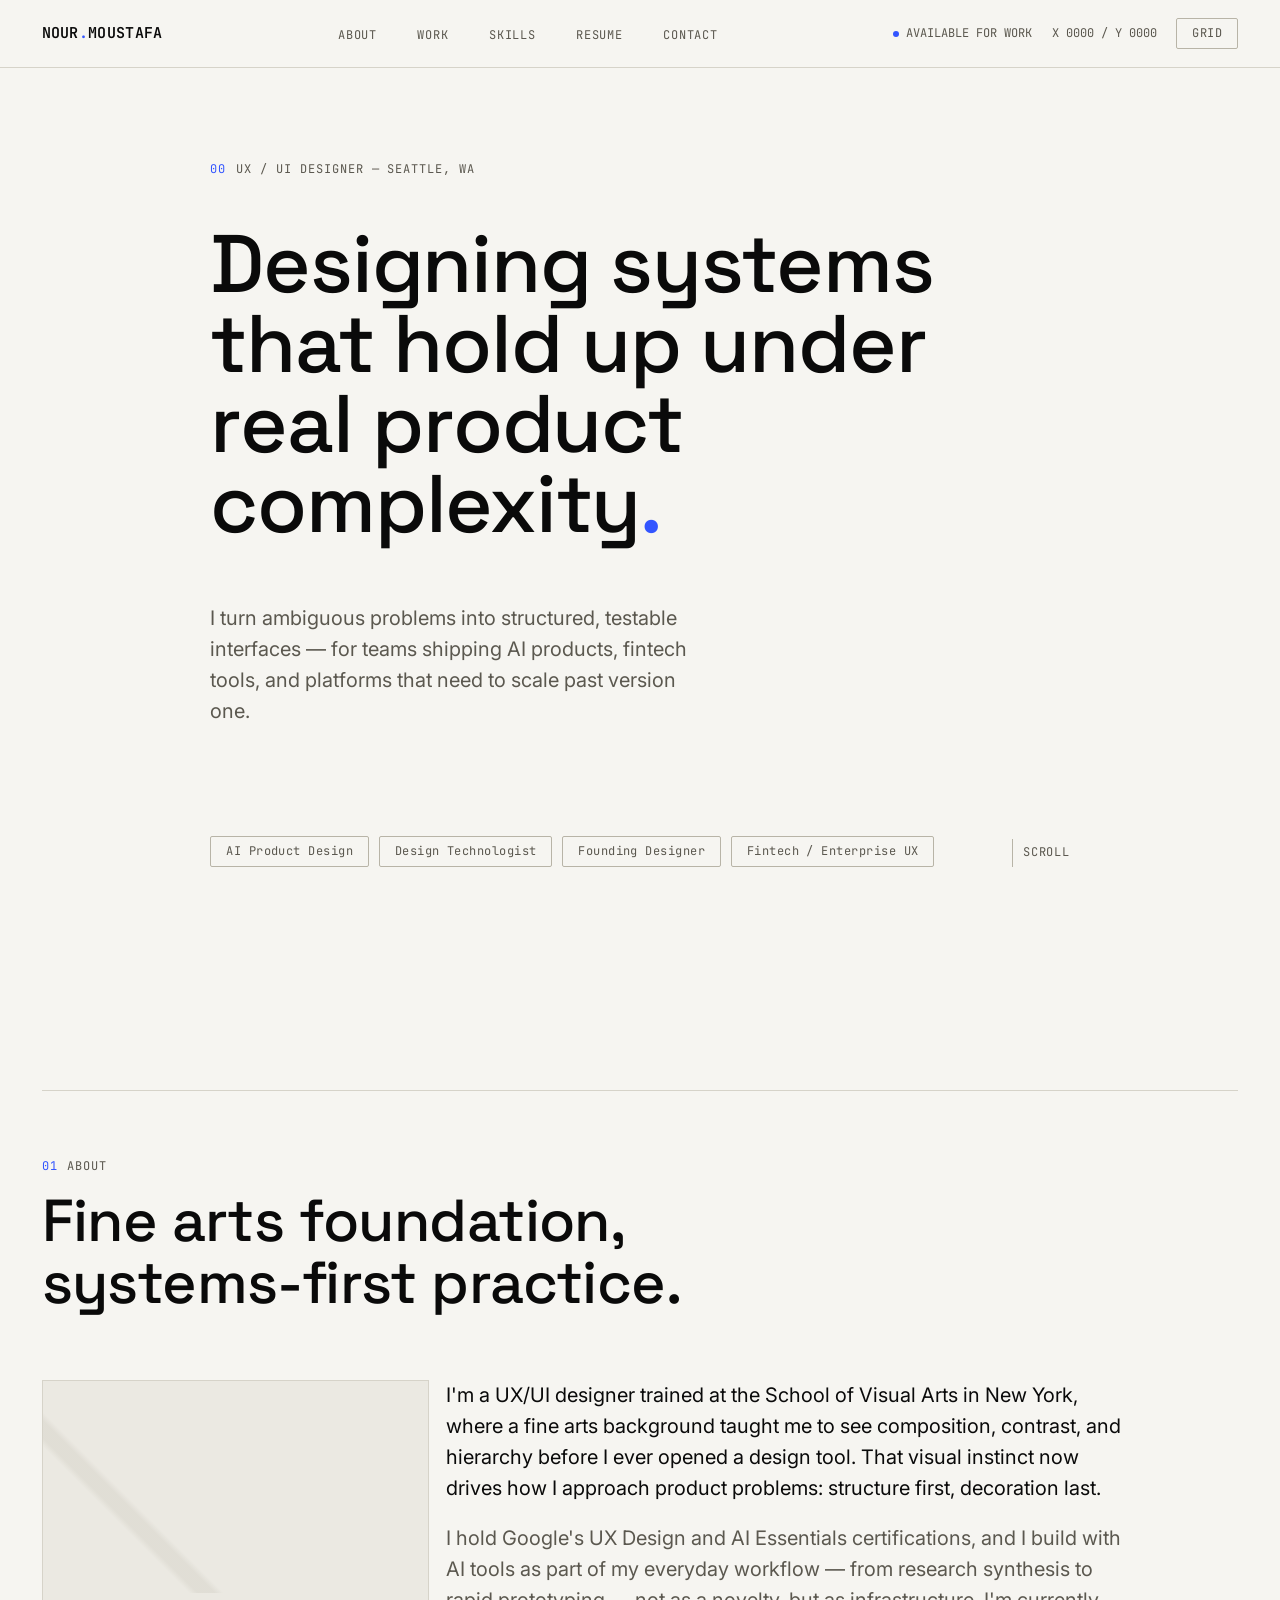
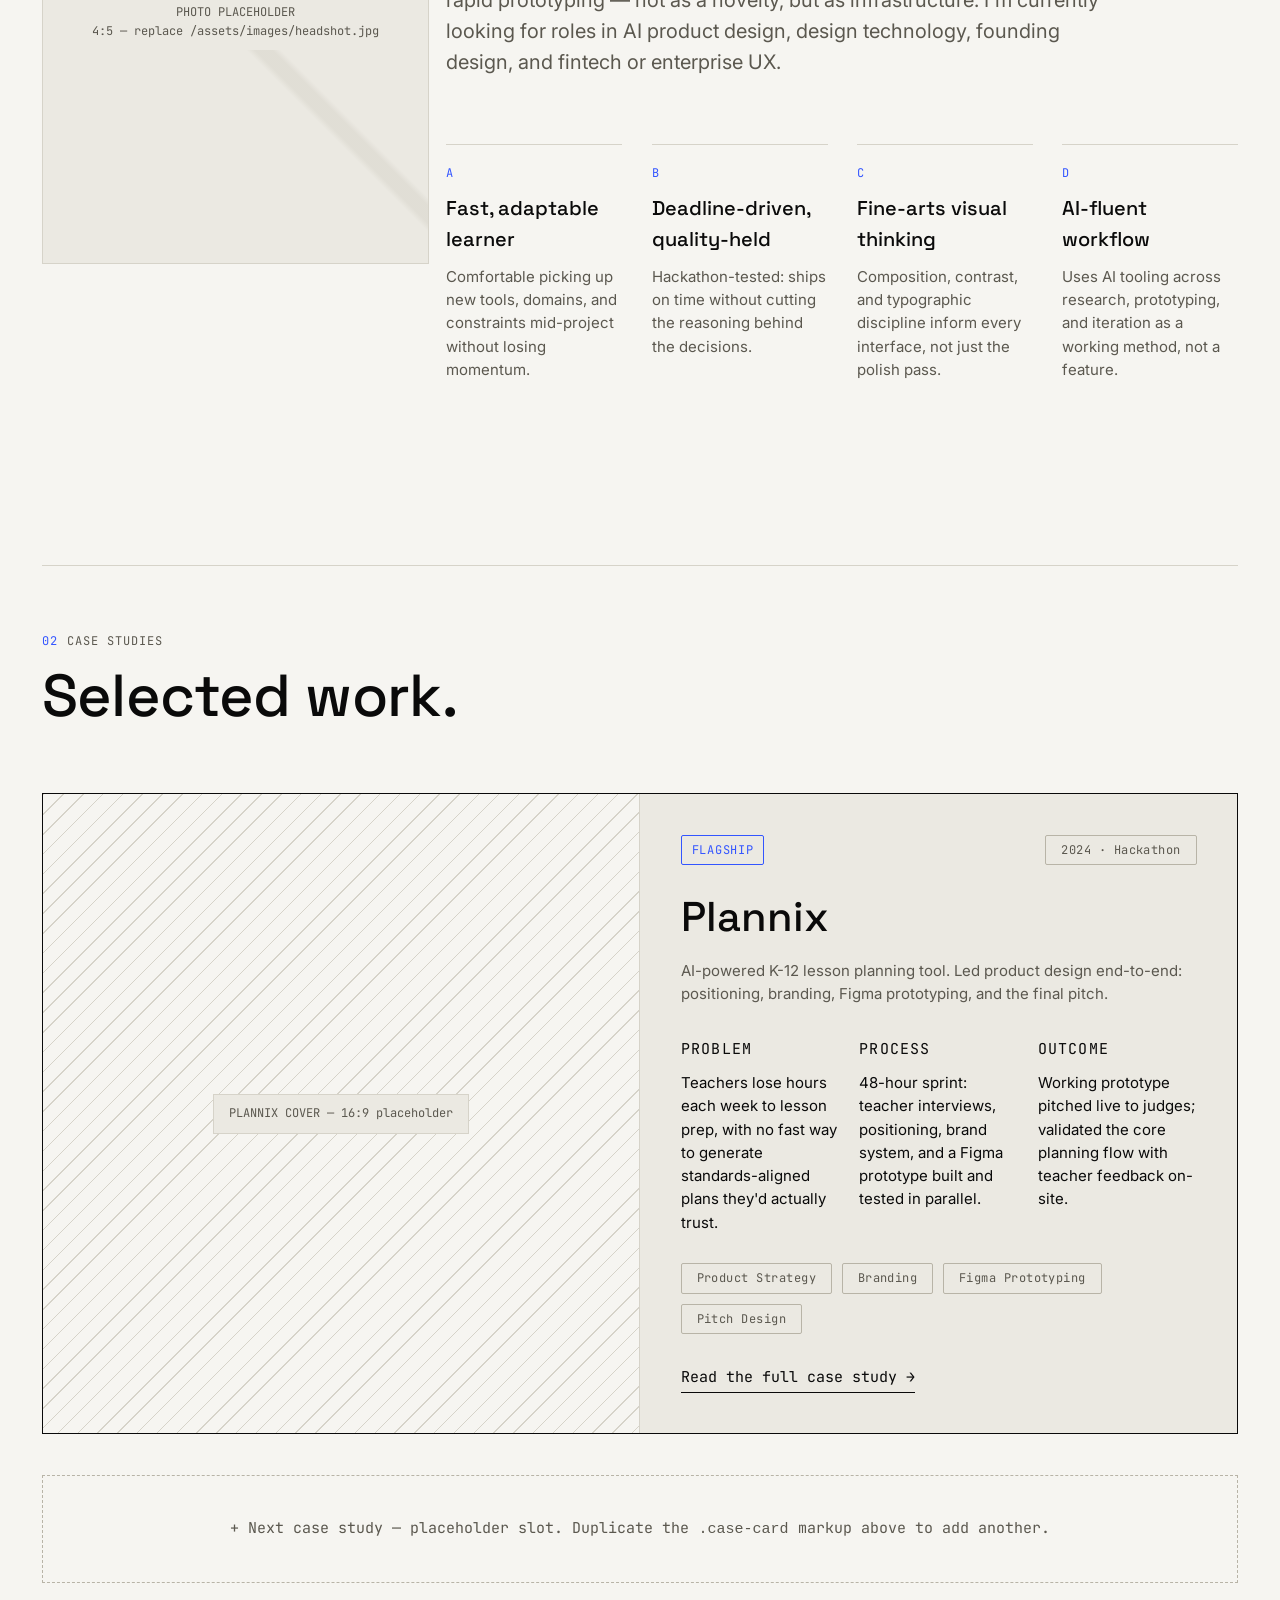
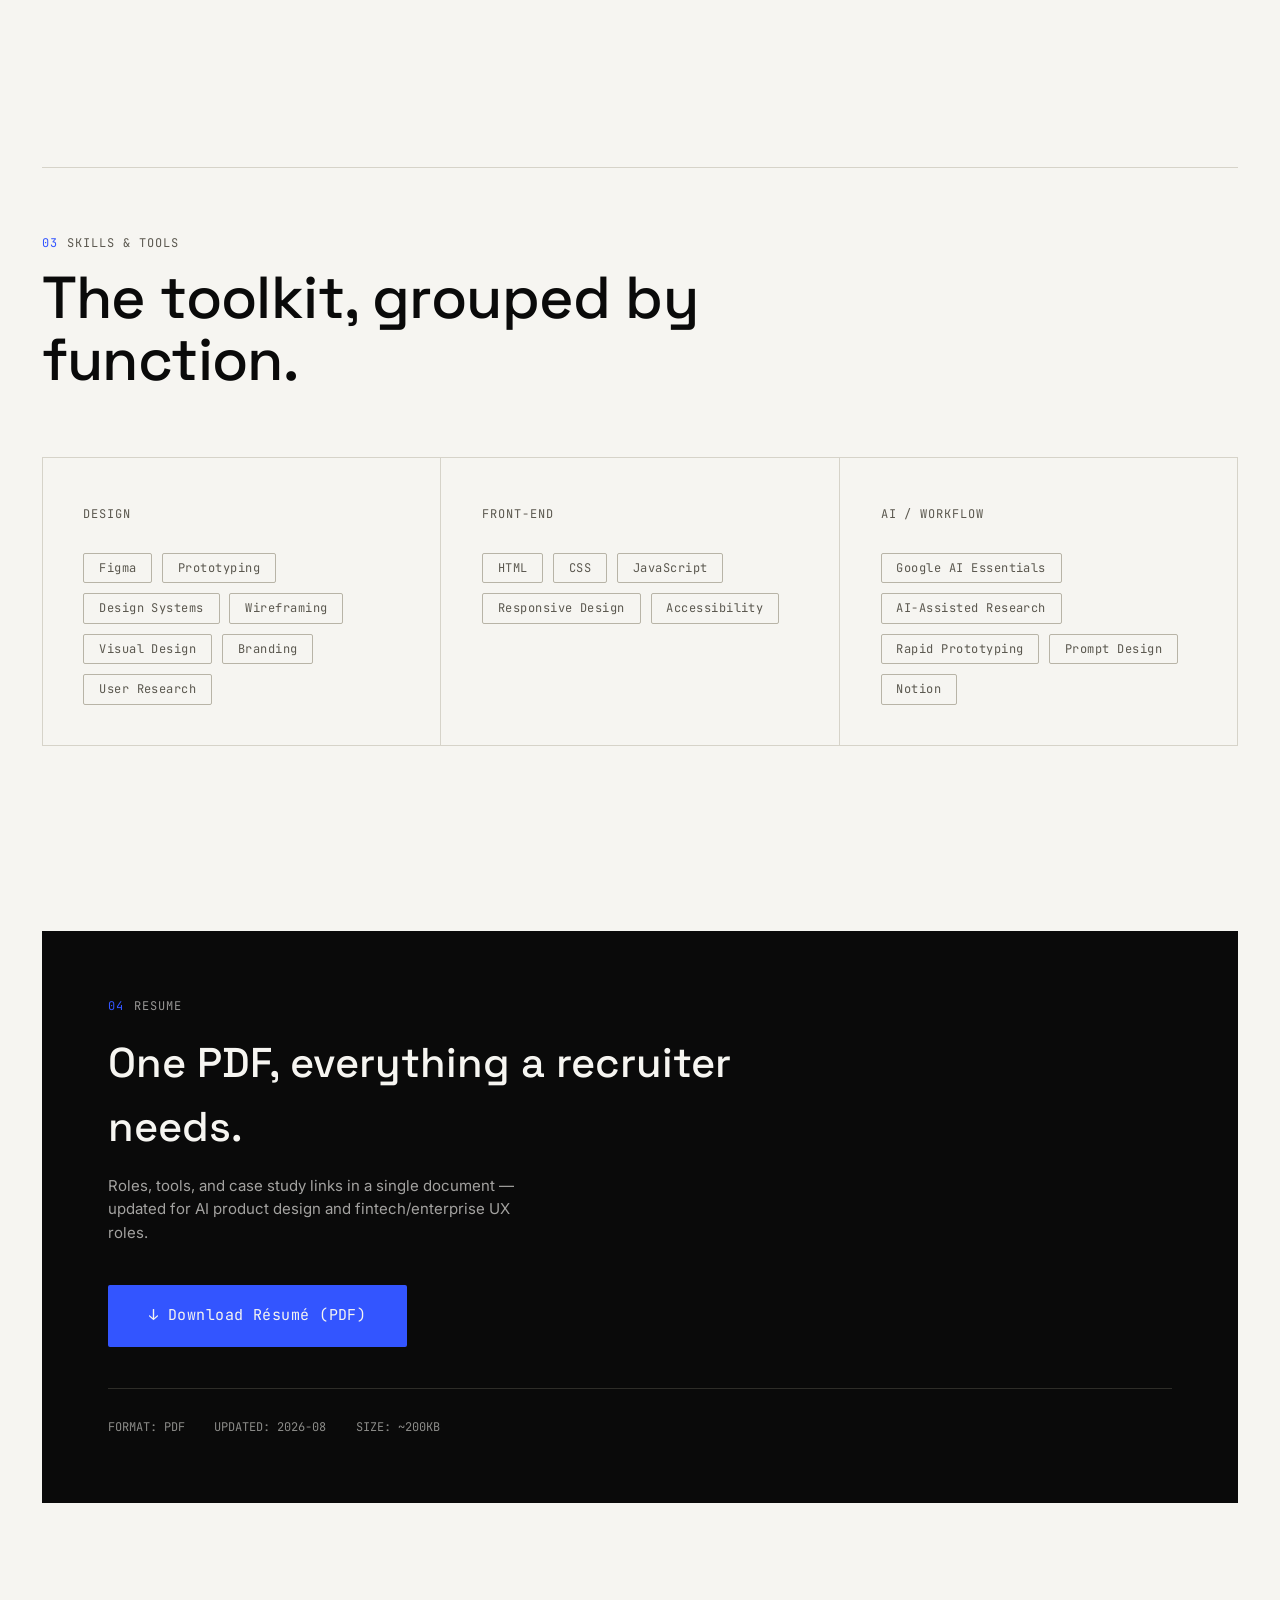
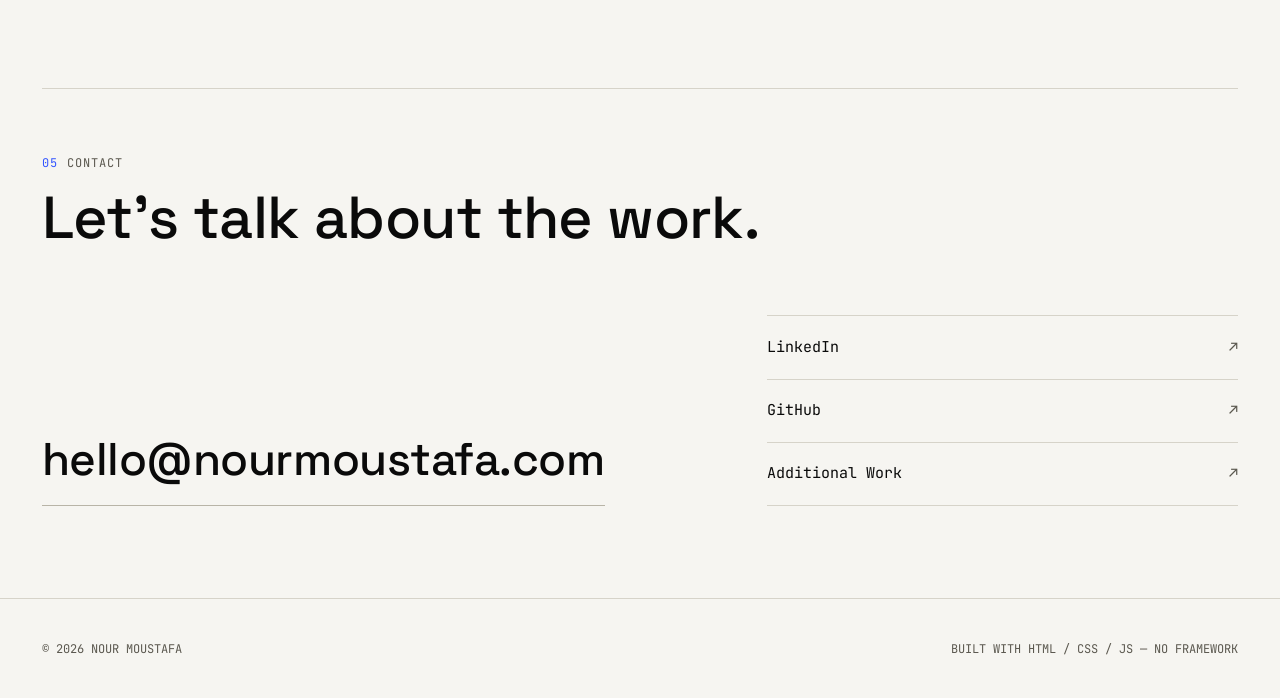
==== index.html @ 80676d67 "Initial commit: UX/UI designer portfolio site Static HTML/CSS/JS site with a systematic, design-toke" ====
<!DOCTYPE html>
<html lang="en">
<head>
  <meta charset="UTF-8" />
  <meta name="viewport" content="width=device-width, initial-scale=1.0" />
  <title>Nour Moustafa — UX/UI Designer</title>
  <meta name="description" content="UX/UI Designer with a fine arts background, building systematic, AI-fluent product experiences for enterprise, fintech, and AI-driven products." />

  <!-- ============================================================
       FONTS
       Space Grotesk (display), Inter (body), JetBrains Mono (labels/data).
       Swap for self-hosted files if you want a zero-network-request build.
       ============================================================ -->
  <link rel="preconnect" href="https://fonts.googleapis.com" />
  <link rel="preconnect" href="https://fonts.gstatic.com" crossorigin />
  <link href="https://fonts.googleapis.com/css2?family=Space+Grotesk:wght@500;600&family=Inter:wght@400;500;600&family=JetBrains+Mono:wght@400;500;600&display=swap" rel="stylesheet" />

  <link rel="stylesheet" href="styles.css" />
</head>
<body>
  <a href="#main" class="skip-link">Skip to content</a>

  <!-- Signature device: faint 12-col blueprint grid, toggled via header button -->
  <div class="grid-overlay" id="gridOverlay" aria-hidden="true">
    <div class="grid-12">
      <div class="col"></div><div class="col"></div><div class="col"></div><div class="col"></div>
      <div class="col"></div><div class="col"></div><div class="col"></div><div class="col"></div>
      <div class="col"></div><div class="col"></div><div class="col"></div><div class="col"></div>
    </div>
  </div>

  <header class="site-header">
    <div class="container">
      <a href="#top" class="logo">NOUR<span class="dot">.</span>MOUSTAFA</a>

      <nav class="nav-desktop" aria-label="Primary">
        <ul>
          <li><a href="#about">About</a></li>
          <li><a href="#work">Work</a></li>
          <li><a href="#skills">Skills</a></li>
          <li><a href="#resume">Resume</a></li>
          <li><a href="#contact">Contact</a></li>
        </ul>
      </nav>

      <div class="header-meta">
        <span><span class="status-dot" aria-hidden="true"></span> AVAILABLE FOR WORK</span>
        <span id="coordReadout" aria-hidden="true">X 0000 / Y 0000</span>
        <button type="button" class="grid-toggle" id="gridToggle" aria-pressed="false">
          GRID <span class="visually-hidden">overlay</span>
        </button>
      </div>

      <button type="button" class="nav-toggle" id="navToggle" aria-expanded="false" aria-controls="navMobile" aria-label="Open menu">
        <span></span><span></span><span></span>
      </button>
    </div>

  </header>

  <!-- Deliberately a sibling of <header>, not nested inside it: the header's
       backdrop-filter creates a containing block for position:fixed descendants,
       which would shrink this panel to the header's own box instead of the viewport. -->
  <nav class="nav-mobile" id="navMobile" aria-label="Mobile">
    <div class="container">
      <ul>
        <li><a href="#about"><span class="mono">01</span> About</a></li>
        <li><a href="#work"><span class="mono">02</span> Work</a></li>
        <li><a href="#skills"><span class="mono">03</span> Skills</a></li>
        <li><a href="#resume"><span class="mono">04</span> Resume</a></li>
        <li><a href="#contact"><span class="mono">05</span> Contact</a></li>
      </ul>
    </div>
  </nav>

  <main id="main">
    <!-- ============================================================
         HERO
         ============================================================ -->
    <section class="hero" id="top">
      <div class="container grid-12">
        <div class="hero-inner grid-12">
          <p class="eyebrow hero-eyebrow"><span class="idx">00</span> UX / UI DESIGNER — SEATTLE, WA</p>

          <h1 class="hero-title">
            Designing systems that hold up under real product complexity<span class="accent">.</span>
          </h1>

          <p class="hero-sub">
            <!-- EDIT: one-line value proposition — keep it concrete, not a slogan -->
            I turn ambiguous problems into structured, testable interfaces — for teams shipping AI products, fintech tools, and platforms that need to scale past version one.
          </p>

          <div class="hero-foot grid-12">
            <div class="hero-tags">
              <span class="tag">AI Product Design</span>
              <span class="tag">Design Technologist</span>
              <span class="tag">Founding Designer</span>
              <span class="tag">Fintech / Enterprise UX</span>
            </div>

            <a href="#about" class="scroll-cue">
              <span class="line" aria-hidden="true"></span>
              Scroll
            </a>
          </div>
        </div>
      </div>
    </section>

    <!-- ============================================================
         ABOUT
         ============================================================ -->
    <section class="section-pad" id="about">
      <div class="container">
        <hr class="section-rule" />
      </div>
      <div class="container grid-12" style="margin-top: var(--space-7);">
        <div class="section-head reveal">
          <p class="eyebrow"><span class="idx">01</span> ABOUT</p>
          <h2 class="section-title">Fine arts foundation, systems-first practice.</h2>
        </div>
      </div>

      <div class="container grid-12">
        <!-- EDIT: replace with a real headshot. Keep the 4:5 ratio for layout. -->
        <figure class="about-photo reveal">
          <span>PHOTO PLACEHOLDER<br />4:5 — replace /assets/images/headshot.jpg</span>
        </figure>

        <div class="about-body reveal">
          <p class="about-bio">
            <!-- EDIT: real bio, ~2 short paragraphs -->
            I'm a UX/UI designer trained at the School of Visual Arts in New York, where a fine arts background taught me to see composition, contrast, and hierarchy before I ever opened a design tool. That visual instinct now drives how I approach product problems: structure first, decoration last.
          </p>
          <p class="about-bio">
            I hold Google's UX Design and AI Essentials certifications, and I build with AI tools as part of my everyday workflow — from research synthesis to rapid prototyping — not as a novelty, but as infrastructure. I'm currently looking for roles in AI product design, design technology, founding design, and fintech or enterprise UX.
          </p>

          <div class="strengths">
            <div class="strength">
              <span class="idx mono">A</span>
              <h3>Fast, adaptable learner</h3>
              <p>Comfortable picking up new tools, domains, and constraints mid-project without losing momentum.</p>
            </div>
            <div class="strength">
              <span class="idx mono">B</span>
              <h3>Deadline-driven, quality-held</h3>
              <p>Hackathon-tested: ships on time without cutting the reasoning behind the decisions.</p>
            </div>
            <div class="strength">
              <span class="idx mono">C</span>
              <h3>Fine-arts visual thinking</h3>
              <p>Composition, contrast, and typographic discipline inform every interface, not just the polish pass.</p>
            </div>
            <div class="strength">
              <span class="idx mono">D</span>
              <h3>AI-fluent workflow</h3>
              <p>Uses AI tooling across research, prototyping, and iteration as a working method, not a feature.</p>
            </div>
          </div>
        </div>
      </div>
    </section>

    <!-- ============================================================
         CASE STUDIES
         ============================================================ -->
    <section class="section-pad" id="work">
      <div class="container">
        <hr class="section-rule" />
      </div>
      <div class="container grid-12" style="margin-top: var(--space-7);">
        <div class="section-head reveal">
          <p class="eyebrow"><span class="idx">02</span> CASE STUDIES</p>
          <h2 class="section-title">Selected work.</h2>
        </div>
      </div>

      <div class="container grid-12">
        <div class="case-list">
          <!-- Flagship case study — Plannix -->
          <article class="case-card is-flagship reveal">
            <div class="case-media">
              <!-- EDIT: replace with real Plannix screenshot/cover image -->
              <span class="mono">PLANNIX COVER — 16:9 placeholder</span>
            </div>
            <div class="case-body">
              <div class="case-top">
                <span class="case-flag">FLAGSHIP</span>
                <span class="tag mono">2024 · Hackathon</span>
              </div>
              <h3 class="case-title">Plannix</h3>
              <p class="case-role">AI-powered K-12 lesson planning tool. Led product design end-to-end: positioning, branding, Figma prototyping, and the final pitch.</p>

              <div class="case-ppo">
                <div class="ppo-item">
                  <p class="eyebrow">Problem</p>
                  <!-- EDIT: real problem statement -->
                  <p>Teachers lose hours each week to lesson prep, with no fast way to generate standards-aligned plans they'd actually trust.</p>
                </div>
                <div class="ppo-item">
                  <p class="eyebrow">Process</p>
                  <!-- EDIT: real process summary -->
                  <p>48-hour sprint: teacher interviews, positioning, brand system, and a Figma prototype built and tested in parallel.</p>
                </div>
                <div class="ppo-item">
                  <p class="eyebrow">Outcome</p>
                  <!-- EDIT: real outcome / result -->
                  <p>Working prototype pitched live to judges; validated the core planning flow with teacher feedback on-site.</p>
                </div>
              </div>

              <div class="case-tags">
                <span class="tag">Product Strategy</span>
                <span class="tag">Branding</span>
                <span class="tag">Figma Prototyping</span>
                <span class="tag">Pitch Design</span>
              </div>

              <a href="case-studies/plannix.html" class="case-link">Read the full case study →</a>
            </div>
          </article>

          <!-- Template for additional case studies — duplicate the .case-card block above -->
          <div class="case-more reveal">
            + Next case study — placeholder slot. Duplicate the <code>.case-card</code> markup above to add another.
          </div>
        </div>
      </div>
    </section>

    <!-- ============================================================
         SKILLS
         ============================================================ -->
    <section class="section-pad" id="skills">
      <div class="container">
        <hr class="section-rule" />
      </div>
      <div class="container grid-12" style="margin-top: var(--space-7);">
        <div class="section-head reveal">
          <p class="eyebrow"><span class="idx">03</span> SKILLS &amp; TOOLS</p>
          <h2 class="section-title">The toolkit, grouped by function.</h2>
        </div>
      </div>

      <div class="container grid-12">
        <div class="skills-grid reveal">
          <div class="skill-group">
            <p class="eyebrow">Design</p>
            <ul class="skill-tags">
              <li class="tag">Figma</li>
              <li class="tag">Prototyping</li>
              <li class="tag">Design Systems</li>
              <li class="tag">Wireframing</li>
              <li class="tag">Visual Design</li>
              <li class="tag">Branding</li>
              <li class="tag">User Research</li>
            </ul>
          </div>
          <div class="skill-group">
            <p class="eyebrow">Front-End</p>
            <ul class="skill-tags">
              <li class="tag">HTML</li>
              <li class="tag">CSS</li>
              <li class="tag">JavaScript</li>
              <li class="tag">Responsive Design</li>
              <li class="tag">Accessibility</li>
            </ul>
          </div>
          <div class="skill-group">
            <p class="eyebrow">AI / Workflow</p>
            <ul class="skill-tags">
              <li class="tag">Google AI Essentials</li>
              <li class="tag">AI-Assisted Research</li>
              <li class="tag">Rapid Prototyping</li>
              <li class="tag">Prompt Design</li>
              <li class="tag">Notion</li>
            </ul>
          </div>
        </div>
      </div>
    </section>

    <!-- ============================================================
         RESUME
         ============================================================ -->
    <section class="section-pad" id="resume">
      <div class="container grid-12">
        <div class="resume-panel reveal">
          <div class="resume-top">
            <p class="eyebrow"><span class="idx">04</span> RESUME</p>
            <h2 class="resume-title">One PDF, everything a recruiter needs.</h2>
            <p class="resume-sub">Roles, tools, and case study links in a single document — updated for AI product design and fintech/enterprise UX roles.</p>
          </div>

          <!-- EDIT: replace href with the real resume file path -->
          <a href="assets/resume/nour-moustafa-resume.pdf" class="btn btn-primary" download>
            ↓ Download Résumé (PDF)
          </a>

          <div class="resume-meta">
            <span>FORMAT: PDF</span>
            <span>UPDATED: 2026-08</span>
            <span>SIZE: ~200KB</span>
          </div>
        </div>
      </div>
    </section>

    <!-- ============================================================
         CONTACT
         ============================================================ -->
    <section class="section-pad" id="contact">
      <div class="container">
        <hr class="section-rule" />
      </div>
      <div class="container grid-12" style="margin-top: var(--space-7);">
        <div class="section-head reveal">
          <p class="eyebrow"><span class="idx">05</span> CONTACT</p>
          <h2 class="section-title">Let's talk about the work.</h2>
        </div>
      </div>

      <div class="container grid-12">
        <div class="contact-grid reveal">
          <div>
            <!-- EDIT: real email address -->
            <a href="mailto:hello@nourmoustafa.com" class="contact-email">hello@nourmoustafa.com</a>
          </div>

          <nav class="contact-social" aria-label="Social links">
            <!-- EDIT: real links -->
            <a href="https://linkedin.com/in/your-handle" target="_blank" rel="noopener noreferrer">
              LinkedIn <span class="arrow">↗</span>
            </a>
            <a href="https://github.com/your-handle" target="_blank" rel="noopener noreferrer">
              GitHub <span class="arrow">↗</span>
            </a>
            <a href="https://your-portfolio-link.com" target="_blank" rel="noopener noreferrer">
              Additional Work <span class="arrow">↗</span>
            </a>
          </nav>
        </div>
      </div>
    </section>
  </main>

  <footer class="site-footer">
    <div class="container grid-12">
      <div class="footer-row">
        <span>© <span id="year">2026</span> NOUR MOUSTAFA</span>
        <span>BUILT WITH HTML / CSS / JS — NO FRAMEWORK</span>
      </div>
    </div>
  </footer>

  <script src="script.js"></script>
</body>
</html>
---- styles.css ----
/* ==========================================================================
   DESIGN TOKENS
   Single source of truth for the visual system. Edit values here to
   re-theme the entire site — nothing below this block should hardcode
   a raw color, size, or spacing value.
   ========================================================================== */
:root {
  /* ---- color: neutral base ---- */
  --c-ink: #0a0a0a;           /* primary text / near-black */
  --c-ink-soft: #5b584f;      /* secondary text, warm gray */
  --c-paper: #f6f5f1;         /* page background, off-white */
  --c-surface: #ebe9e2;       /* card / panel background */
  --c-line: #d6d3c9;          /* hairline borders, grid lines */
  --c-line-strong: #b8b4a7;   /* emphasized borders */

  /* ---- color: inverse (dark sections) ---- */
  --c-ink-inv: #f6f5f1;
  --c-paper-inv: #0a0a0a;
  --c-surface-inv: #171714;
  --c-line-inv: #2e2d28;

  /* ---- color: accent (one precise, cold color — used sparingly) ---- */
  --c-accent: #3355ff;
  --c-accent-ink: #f6f5f1;
  --c-accent-dim: #2540c9;

  /* ---- type families ---- */
  --font-display: 'Space Grotesk', 'Arial Narrow', Helvetica, Arial, sans-serif;
  --font-body: 'Inter', -apple-system, BlinkMacSystemFont, 'Segoe UI', Helvetica, Arial, sans-serif;
  --font-mono: 'JetBrains Mono', 'SF Mono', 'Courier New', Courier, monospace;

  /* ---- type scale (fluid, clamp-based) ---- */
  --text-xs: clamp(0.6875rem, 0.66rem + 0.15vw, 0.75rem);
  --text-sm: clamp(0.8125rem, 0.78rem + 0.2vw, 0.9375rem);
  --text-base: clamp(0.9375rem, 0.9rem + 0.2vw, 1.0625rem);
  --text-md: clamp(1.0625rem, 1rem + 0.35vw, 1.25rem);
  --text-lg: clamp(1.25rem, 1.1rem + 0.7vw, 1.75rem);
  --text-xl: clamp(1.75rem, 1.4rem + 1.5vw, 2.75rem);
  --text-2xl: clamp(2.25rem, 1.7rem + 2.5vw, 4rem);
  --text-3xl: clamp(2.75rem, 1.9rem + 4vw, 5.5rem);

  /* ---- spacing scale (fluid) ---- */
  --space-1: clamp(0.25rem, 0.23rem + 0.1vw, 0.3125rem);
  --space-2: clamp(0.5rem, 0.46rem + 0.2vw, 0.625rem);
  --space-3: clamp(0.75rem, 0.68rem + 0.3vw, 0.9375rem);
  --space-4: clamp(1rem, 0.9rem + 0.4vw, 1.25rem);
  --space-5: clamp(1.5rem, 1.35rem + 0.6vw, 1.875rem);
  --space-6: clamp(2rem, 1.75rem + 1vw, 2.75rem);
  --space-7: clamp(3rem, 2.5rem + 2vw, 4.5rem);
  --space-8: clamp(4rem, 3.2rem + 3.2vw, 6.5rem);
  --space-9: clamp(5.5rem, 4.2rem + 5vw, 9rem);

  /* ---- layout ---- */
  --container-max: 1360px;
  --container-pad: clamp(1.25rem, 1rem + 2vw, 3rem);
  --grid-cols: 12;
  --grid-gap: clamp(0.75rem, 0.6rem + 0.6vw, 1.5rem);
  --hairline: 1px;
  --radius: 2px;

  /* ---- motion ---- */
  --ease: cubic-bezier(0.4, 0, 0.2, 1);
  --dur-fast: 150ms;
  --dur-base: 300ms;
  --dur-slow: 600ms;
}

/* ==========================================================================
   RESET
   ========================================================================== */
*,
*::before,
*::after { box-sizing: border-box; }

html {
  -webkit-text-size-adjust: 100%;
  scroll-behavior: smooth;
}

@media (prefers-reduced-motion: reduce) {
  html { scroll-behavior: auto; }
  *, *::before, *::after {
    animation-duration: 0.01ms !important;
    animation-iteration-count: 1 !important;
    transition-duration: 0.01ms !important;
    scroll-behavior: auto !important;
  }
}

body {
  margin: 0;
  background: var(--c-paper);
  color: var(--c-ink);
  font-family: var(--font-body);
  font-size: var(--text-base);
  line-height: 1.55;
  -webkit-font-smoothing: antialiased;
}

h1, h2, h3, h4, p, figure { margin: 0; }

ul { margin: 0; padding: 0; list-style: none; }

img { max-width: 100%; display: block; }

a { color: inherit; text-decoration: none; }

button { font: inherit; color: inherit; background: none; border: 0; cursor: pointer; }

/* Visible focus states everywhere — accessibility requirement, not optional. */
a:focus-visible,
button:focus-visible,
input:focus-visible,
[tabindex]:focus-visible {
  outline: 2px solid var(--c-accent);
  outline-offset: 3px;
  border-radius: var(--radius);
}

.visually-hidden {
  position: absolute;
  width: 1px; height: 1px;
  padding: 0; margin: -1px;
  overflow: hidden;
  clip: rect(0, 0, 0, 0);
  white-space: nowrap;
  border: 0;
}

.skip-link {
  position: fixed;
  top: -100%;
  left: var(--space-4);
  z-index: 1000;
  background: var(--c-ink);
  color: var(--c-paper);
  padding: var(--space-3) var(--space-4);
  font-family: var(--font-mono);
  font-size: var(--text-sm);
  transition: top var(--dur-fast) var(--ease);
}
.skip-link:focus { top: var(--space-4); }

/* ==========================================================================
   UTILITY: TYPE
   ========================================================================== */
.eyebrow {
  font-family: var(--font-mono);
  font-size: var(--text-xs);
  letter-spacing: 0.08em;
  text-transform: uppercase;
  color: var(--c-ink-soft);
  display: inline-flex;
  align-items: center;
  gap: var(--space-2);
}

.eyebrow .idx { color: var(--c-accent); }

.mono { font-family: var(--font-mono); }

/* ==========================================================================
   LAYOUT PRIMITIVES
   ========================================================================== */
.container {
  max-width: var(--container-max);
  margin-inline: auto;
  padding-inline: var(--container-pad);
  position: relative;
}

.grid-12 {
  display: grid;
  grid-template-columns: repeat(var(--grid-cols), 1fr);
  gap: var(--grid-gap);
}

/* Structural blueprint grid overlay — the site's signature device.
   Purely decorative/systems-signalling; toggled via the "GRID" button in the header. */
.grid-overlay {
  position: fixed;
  inset: 0;
  z-index: 2;
  pointer-events: none;
  max-width: var(--container-max);
  margin-inline: auto;
  padding-inline: var(--container-pad);
  opacity: 0;
  transition: opacity var(--dur-base) var(--ease);
}
.grid-overlay.is-visible { opacity: 1; }
.grid-overlay .grid-12 { height: 100%; }
.grid-overlay .col {
  border-inline: var(--hairline) dashed color-mix(in srgb, var(--c-accent) 35%, transparent);
  height: 100%;
}

/* ==========================================================================
   SITE HEADER / NAV
   ========================================================================== */
.site-header {
  position: sticky;
  top: 0;
  z-index: 100;
  background: color-mix(in srgb, var(--c-paper) 88%, transparent);
  backdrop-filter: blur(8px);
  border-bottom: var(--hairline) solid var(--c-line);
}

.site-header .container {
  display: flex;
  align-items: center;
  justify-content: space-between;
  gap: var(--space-4);
  height: clamp(3.5rem, 3.2rem + 1.2vw, 4.5rem);
}

.logo {
  font-family: var(--font-mono);
  font-size: var(--text-sm);
  font-weight: 600;
  letter-spacing: 0.02em;
  white-space: nowrap;
}
.logo .dot { color: var(--c-accent); }

.nav-desktop {
  display: none;
}

.nav-desktop ul {
  display: flex;
  gap: var(--space-6);
}

.nav-desktop a {
  font-family: var(--font-mono);
  font-size: var(--text-xs);
  letter-spacing: 0.06em;
  text-transform: uppercase;
  color: var(--c-ink-soft);
  padding: var(--space-2) 0;
  position: relative;
  transition: color var(--dur-fast) var(--ease);
}
.nav-desktop a:hover,
.nav-desktop a:focus-visible { color: var(--c-ink); }
.nav-desktop a::after {
  content: '';
  position: absolute;
  left: 0; right: 100%;
  bottom: -1px;
  height: 2px;
  background: var(--c-accent);
  transition: right var(--dur-base) var(--ease);
}
.nav-desktop a:hover::after,
.nav-desktop a:focus-visible::after { right: 0; }

.header-meta {
  display: none;
  align-items: center;
  gap: var(--space-4);
  font-family: var(--font-mono);
  font-size: var(--text-xs);
  color: var(--c-ink-soft);
  white-space: nowrap;
}

.status-dot {
  width: 6px; height: 6px;
  border-radius: 50%;
  background: var(--c-accent);
  display: inline-block;
  animation: pulse 2.4s var(--ease) infinite;
}
@media (prefers-reduced-motion: reduce) { .status-dot { animation: none; } }

@keyframes pulse {
  0%, 100% { opacity: 1; }
  50% { opacity: 0.35; }
}

.grid-toggle {
  font-family: var(--font-mono);
  font-size: var(--text-xs);
  letter-spacing: 0.06em;
  border: var(--hairline) solid var(--c-line-strong);
  padding: var(--space-1) var(--space-3);
  border-radius: var(--radius);
  color: var(--c-ink-soft);
  transition: all var(--dur-fast) var(--ease);
}
.grid-toggle:hover { border-color: var(--c-accent); color: var(--c-ink); }
.grid-toggle[aria-pressed="true"] {
  background: var(--c-ink);
  color: var(--c-paper);
  border-color: var(--c-ink);
}

.nav-toggle {
  display: flex;
  flex-direction: column;
  justify-content: center;
  gap: 5px;
  width: 2.25rem;
  height: 2.25rem;
  padding: var(--space-2);
  border: var(--hairline) solid var(--c-line-strong);
  border-radius: var(--radius);
}
.nav-toggle span {
  display: block;
  width: 100%;
  height: 1.5px;
  background: var(--c-ink);
  transition: transform var(--dur-base) var(--ease), opacity var(--dur-base) var(--ease);
}
.nav-toggle[aria-expanded="true"] span:nth-child(1) { transform: translateY(6.5px) rotate(45deg); }
.nav-toggle[aria-expanded="true"] span:nth-child(2) { opacity: 0; }
.nav-toggle[aria-expanded="true"] span:nth-child(3) { transform: translateY(-6.5px) rotate(-45deg); }

.nav-mobile {
  position: fixed;
  inset: 0;
  top: clamp(3.5rem, 3.2rem + 1.2vw, 4.5rem);
  z-index: 99;
  background: var(--c-paper);
  border-top: var(--hairline) solid var(--c-line);
  padding: var(--space-6) var(--container-pad);
  transform: translateY(-8px);
  opacity: 0;
  pointer-events: none;
  transition: opacity var(--dur-base) var(--ease), transform var(--dur-base) var(--ease);
}
.nav-mobile.is-open {
  opacity: 1;
  transform: translateY(0);
  pointer-events: auto;
}
.nav-mobile ul { display: flex; flex-direction: column; gap: var(--space-1); }
.nav-mobile a {
  display: flex;
  align-items: baseline;
  gap: var(--space-3);
  font-family: var(--font-display);
  font-size: var(--text-lg);
  padding: var(--space-4) 0;
  border-bottom: var(--hairline) solid var(--c-line);
}
.nav-mobile a .mono { font-size: var(--text-xs); color: var(--c-accent); }

@media (min-width: 768px) {
  .nav-toggle, .nav-mobile { display: none; }
  .nav-desktop { display: block; }
  .header-meta { display: flex; }
}

/* ==========================================================================
   SECTION SCAFFOLDING
   ========================================================================== */
section { position: relative; }

.section-pad { padding-block: var(--space-8); }

.section-head {
  grid-column: 1 / -1;
  display: flex;
  flex-direction: column;
  gap: var(--space-3);
  margin-bottom: var(--space-7);
  max-width: 46rem;
}

.section-title {
  font-family: var(--font-display);
  font-size: var(--text-2xl);
  font-weight: 500;
  line-height: 1.05;
  letter-spacing: -0.01em;
}

.section-rule {
  border: 0;
  border-top: var(--hairline) solid var(--c-line);
  margin: 0;
}

/* reveal-on-scroll */
.reveal {
  opacity: 0;
  transform: translateY(18px);
  transition: opacity var(--dur-slow) var(--ease), transform var(--dur-slow) var(--ease);
}
.reveal.is-visible { opacity: 1; transform: translateY(0); }
@media (prefers-reduced-motion: reduce) {
  .reveal { opacity: 1; transform: none; }
}

/* ==========================================================================
   HERO
   ========================================================================== */
.hero {
  padding-block: var(--space-8) var(--space-9);
  min-height: min(88svh, 780px);
  display: flex;
  align-items: center;
}

.hero-inner { grid-column: 1 / -1; }

.hero-eyebrow { grid-column: 1 / -1; margin-bottom: var(--space-5); }

.hero-title {
  grid-column: 1 / -1;
  font-family: var(--font-display);
  font-weight: 500;
  font-size: var(--text-3xl);
  line-height: 0.98;
  letter-spacing: -0.015em;
  max-width: 16ch;
}

.hero-title .accent { color: var(--c-accent); }

.hero-sub {
  margin-top: var(--space-6);
  font-size: var(--text-md);
  color: var(--c-ink-soft);
  max-width: 38ch;
  grid-column: 1 / -1;
}

@media (min-width: 768px) {
  .hero-sub { grid-column: 1 / span 7; }
}

.hero-foot {
  margin-top: var(--space-8);
  display: flex;
  flex-wrap: wrap;
  align-items: flex-end;
  justify-content: space-between;
  gap: var(--space-5);
  grid-column: 1 / -1;
}

.hero-tags {
  display: flex;
  flex-wrap: wrap;
  gap: var(--space-2);
}

.scroll-cue {
  display: inline-flex;
  align-items: center;
  gap: var(--space-2);
  font-family: var(--font-mono);
  font-size: var(--text-xs);
  color: var(--c-ink-soft);
  letter-spacing: 0.06em;
  text-transform: uppercase;
}
.scroll-cue .line {
  width: 1px;
  height: 28px;
  background: var(--c-line-strong);
  position: relative;
  overflow: hidden;
}
.scroll-cue .line::after {
  content: '';
  position: absolute;
  top: -100%; left: 0;
  width: 100%; height: 100%;
  background: var(--c-accent);
  animation: cue-drop 1.8s var(--ease) infinite;
}
@keyframes cue-drop {
  0% { top: -100%; }
  60%, 100% { top: 100%; }
}
@media (prefers-reduced-motion: reduce) { .scroll-cue .line::after { animation: none; top: 0; } }

/* ==========================================================================
   TAG / PILL
   ========================================================================== */
.tag {
  font-family: var(--font-mono);
  font-size: var(--text-xs);
  letter-spacing: 0.04em;
  padding: var(--space-1) var(--space-3);
  border: var(--hairline) solid var(--c-line-strong);
  border-radius: var(--radius);
  color: var(--c-ink-soft);
  white-space: nowrap;
}

/* ==========================================================================
   ABOUT
   ========================================================================== */
.about-photo {
  grid-column: 1 / -1;
  aspect-ratio: 4 / 5;
  background: var(--c-surface);
  border: var(--hairline) solid var(--c-line);
  display: flex;
  align-items: center;
  justify-content: center;
  color: var(--c-ink-soft);
  font-family: var(--font-mono);
  font-size: var(--text-xs);
  text-align: center;
  padding: var(--space-4);
  position: relative;
  overflow: hidden;
}
.about-photo::before {
  content: '';
  position: absolute;
  inset: 0;
  background:
    linear-gradient(45deg, transparent 48%, var(--c-line) 49%, var(--c-line) 51%, transparent 52%);
  opacity: 0.5;
}
.about-photo span { position: relative; z-index: 1; background: var(--c-surface); padding: var(--space-2) var(--space-3); }

.about-body {
  grid-column: 1 / -1;
}

.about-bio {
  font-size: var(--text-md);
  color: var(--c-ink);
  max-width: 52ch;
}
.about-bio + .about-bio { margin-top: var(--space-4); color: var(--c-ink-soft); }

.strengths {
  margin-top: var(--space-7);
  display: grid;
  grid-template-columns: 1fr;
  gap: var(--space-5);
}

.strength {
  padding-top: var(--space-4);
  border-top: var(--hairline) solid var(--c-line);
}
.strength .idx {
  font-family: var(--font-mono);
  font-size: var(--text-xs);
  color: var(--c-accent);
  display: block;
  margin-bottom: var(--space-2);
}
.strength h3 {
  font-family: var(--font-display);
  font-size: var(--text-md);
  font-weight: 500;
  margin-bottom: var(--space-2);
}
.strength p { color: var(--c-ink-soft); font-size: var(--text-sm); }

@media (min-width: 768px) {
  .about-photo { grid-column: 1 / span 4; }
  .about-body { grid-column: 5 / span 8; }
  .strengths { grid-template-columns: repeat(2, 1fr); }
}
@media (min-width: 1080px) {
  .strengths { grid-template-columns: repeat(4, 1fr); }
}

/* ==========================================================================
   CASE STUDIES
   ========================================================================== */
.case-list {
  grid-column: 1 / -1;
  display: flex;
  flex-direction: column;
  gap: var(--space-6);
}

.case-card {
  grid-column: 1 / -1;
  border: var(--hairline) solid var(--c-line);
  background: var(--c-surface);
  display: grid;
  grid-template-columns: 1fr;
  transition: border-color var(--dur-base) var(--ease);
}
.case-card:hover,
.case-card:focus-within { border-color: var(--c-ink); }

.case-card.is-flagship { border-color: var(--c-ink); }

.case-media {
  aspect-ratio: 16 / 10;
  background:
    repeating-linear-gradient(135deg, var(--c-line) 0 1px, transparent 1px 14px),
    var(--c-paper);
  display: flex;
  align-items: center;
  justify-content: center;
  position: relative;
  border-bottom: var(--hairline) solid var(--c-line);
}
.case-media .mono {
  font-size: var(--text-xs);
  color: var(--c-ink-soft);
  background: var(--c-surface);
  padding: var(--space-2) var(--space-3);
  border: var(--hairline) solid var(--c-line);
}

.case-body { padding: var(--space-6); }

.case-top {
  display: flex;
  align-items: center;
  justify-content: space-between;
  gap: var(--space-3);
  margin-bottom: var(--space-4);
}

.case-flag {
  font-family: var(--font-mono);
  font-size: var(--text-xs);
  letter-spacing: 0.06em;
  color: var(--c-accent);
  border: var(--hairline) solid var(--c-accent);
  padding: var(--space-1) var(--space-2);
  border-radius: var(--radius);
}

.case-title {
  font-family: var(--font-display);
  font-size: var(--text-xl);
  font-weight: 500;
  margin-bottom: var(--space-2);
}

.case-role {
  color: var(--c-ink-soft);
  font-size: var(--text-sm);
  margin-bottom: var(--space-5);
  max-width: 60ch;
}

.case-ppo {
  display: grid;
  grid-template-columns: 1fr;
  gap: var(--space-4);
  margin-bottom: var(--space-5);
}

.ppo-item .eyebrow { margin-bottom: var(--space-2); }
.ppo-item p { font-size: var(--text-sm); color: var(--c-ink); }

.case-tags {
  display: flex;
  flex-wrap: wrap;
  gap: var(--space-2);
  margin-bottom: var(--space-5);
}

.case-link {
  display: inline-flex;
  align-items: center;
  gap: var(--space-2);
  font-family: var(--font-mono);
  font-size: var(--text-sm);
  color: var(--c-ink);
  border-bottom: var(--hairline) solid var(--c-ink);
  padding-bottom: 2px;
  transition: gap var(--dur-fast) var(--ease), color var(--dur-fast) var(--ease), border-color var(--dur-fast) var(--ease);
}
.case-link:hover,
.case-link:focus-visible { gap: var(--space-3); color: var(--c-accent); border-color: var(--c-accent); }

.case-more {
  grid-column: 1 / -1;
  border: var(--hairline) dashed var(--c-line-strong);
  padding: var(--space-6);
  text-align: center;
  color: var(--c-ink-soft);
  font-family: var(--font-mono);
  font-size: var(--text-sm);
}

@media (min-width: 860px) {
  .case-card { grid-template-columns: 1fr 1fr; }
  .case-media { aspect-ratio: auto; border-bottom: 0; border-right: var(--hairline) solid var(--c-line); }
  .case-ppo { grid-template-columns: repeat(3, 1fr); }
}

/* ==========================================================================
   SKILLS
   ========================================================================== */
.skills-grid {
  grid-column: 1 / -1;
  display: grid;
  grid-template-columns: 1fr;
  gap: 0;
  border-top: var(--hairline) solid var(--c-line);
  border-left: var(--hairline) solid var(--c-line);
}

.skill-group {
  border-right: var(--hairline) solid var(--c-line);
  border-bottom: var(--hairline) solid var(--c-line);
  padding: var(--space-6);
}

.skill-group .eyebrow { margin-bottom: var(--space-5); }

.skill-tags {
  display: flex;
  flex-wrap: wrap;
  gap: var(--space-2);
}

.skill-tags .tag {
  transition: background var(--dur-fast) var(--ease), color var(--dur-fast) var(--ease), border-color var(--dur-fast) var(--ease);
}
.skill-tags .tag:hover {
  background: var(--c-ink);
  color: var(--c-paper);
  border-color: var(--c-ink);
}

@media (min-width: 768px) {
  .skills-grid { grid-template-columns: repeat(3, 1fr); }
}

/* ==========================================================================
   RESUME
   ========================================================================== */
.resume-panel {
  grid-column: 1 / -1;
  display: flex;
  flex-direction: column;
  gap: var(--space-6);
  padding: var(--space-7);
  background: var(--c-ink);
  color: var(--c-ink-inv);
  border: var(--hairline) solid var(--c-ink);
}

.resume-top {
  display: flex;
  flex-direction: column;
  gap: var(--space-3);
}

.resume-top .eyebrow { color: color-mix(in srgb, var(--c-ink-inv) 60%, transparent); }
.resume-top .eyebrow .idx { color: var(--c-accent); }

.resume-title {
  font-family: var(--font-display);
  font-size: var(--text-xl);
  font-weight: 500;
  max-width: 24ch;
}

.resume-sub { color: color-mix(in srgb, var(--c-ink-inv) 65%, transparent); max-width: 48ch; font-size: var(--text-sm); }

.btn {
  display: inline-flex;
  align-items: center;
  justify-content: center;
  gap: var(--space-3);
  font-family: var(--font-mono);
  font-size: var(--text-sm);
  letter-spacing: 0.03em;
  padding: var(--space-4) var(--space-6);
  border-radius: var(--radius);
  width: fit-content;
  transition: transform var(--dur-fast) var(--ease), background var(--dur-fast) var(--ease);
}

.btn-primary {
  background: var(--c-accent);
  color: var(--c-accent-ink);
}
.btn-primary:hover { background: var(--c-ink-inv); color: var(--c-ink); transform: translateY(-2px); }

.btn-outline {
  border: var(--hairline) solid var(--c-line-strong);
  color: var(--c-ink);
}
.btn-outline:hover { border-color: var(--c-ink); transform: translateY(-2px); }

.resume-meta {
  display: flex;
  flex-wrap: wrap;
  gap: var(--space-5);
  font-family: var(--font-mono);
  font-size: var(--text-xs);
  color: color-mix(in srgb, var(--c-ink-inv) 55%, transparent);
  border-top: var(--hairline) solid var(--c-line-inv);
  padding-top: var(--space-5);
}

/* ==========================================================================
   CONTACT
   ========================================================================== */
.contact-grid {
  grid-column: 1 / -1;
  display: grid;
  grid-template-columns: 1fr;
  gap: var(--space-7);
  align-items: end;
}

.contact-email {
  font-family: var(--font-display);
  font-size: clamp(1.5rem, 1.1rem + 2.2vw, 3.25rem);
  font-weight: 500;
  letter-spacing: -0.01em;
  word-break: break-word;
  display: inline-flex;
  align-items: baseline;
  gap: var(--space-3);
  position: relative;
  padding-bottom: var(--space-2);
  border-bottom: var(--hairline) solid var(--c-line-strong);
}
.contact-email:hover,
.contact-email:focus-visible { border-color: var(--c-accent); color: var(--c-accent); }

.contact-social {
  display: flex;
  flex-direction: column;
  gap: 0;
}
.contact-social a {
  display: flex;
  align-items: center;
  justify-content: space-between;
  font-family: var(--font-mono);
  font-size: var(--text-sm);
  padding: var(--space-4) 0;
  border-top: var(--hairline) solid var(--c-line);
  color: var(--c-ink);
  transition: color var(--dur-fast) var(--ease), padding-left var(--dur-fast) var(--ease);
}
.contact-social a:last-child { border-bottom: var(--hairline) solid var(--c-line); }
.contact-social a:hover,
.contact-social a:focus-visible { color: var(--c-accent); padding-left: var(--space-2); }
.contact-social .arrow { color: var(--c-ink-soft); }

@media (min-width: 860px) {
  .contact-grid { grid-template-columns: 7fr 5fr; }
}

/* ==========================================================================
   FOOTER
   ========================================================================== */
.site-footer {
  border-top: var(--hairline) solid var(--c-line);
  padding-block: var(--space-6);
}
.footer-row {
  grid-column: 1 / -1;
  display: flex;
  flex-wrap: wrap;
  gap: var(--space-3);
  justify-content: space-between;
  font-family: var(--font-mono);
  font-size: var(--text-xs);
  color: var(--c-ink-soft);
}

/* ==========================================================================
   CASE STUDY PAGE (case-studies/*.html)
   ========================================================================== */
.cs-hero {
  padding-block: var(--space-7) var(--space-8);
  border-bottom: var(--hairline) solid var(--c-line);
}
.cs-back {
  grid-column: 1 / -1;
  font-family: var(--font-mono);
  font-size: var(--text-xs);
  letter-spacing: 0.05em;
  color: var(--c-ink-soft);
  display: inline-flex;
  width: fit-content;
  gap: var(--space-2);
  margin-bottom: var(--space-6);
  transition: color var(--dur-fast) var(--ease);
}
.cs-back:hover, .cs-back:focus-visible { color: var(--c-accent); }

.cs-title {
  font-family: var(--font-display);
  font-size: var(--text-3xl);
  font-weight: 500;
  line-height: 0.98;
  letter-spacing: -0.015em;
  grid-column: 1 / -1;
  margin-bottom: var(--space-5);
}

.cs-dek {
  grid-column: 1 / -1;
  font-size: var(--text-md);
  color: var(--c-ink-soft);
  max-width: 56ch;
  margin-bottom: var(--space-6);
}

.cs-meta {
  grid-column: 1 / -1;
  display: grid;
  grid-template-columns: repeat(2, 1fr);
  gap: var(--space-5);
  padding-top: var(--space-6);
  border-top: var(--hairline) solid var(--c-line);
}
.cs-meta dt { font-family: var(--font-mono); font-size: var(--text-xs); color: var(--c-ink-soft); text-transform: uppercase; letter-spacing: 0.05em; margin-bottom: var(--space-2); }
.cs-meta dd { margin: 0; font-size: var(--text-sm); }

@media (min-width: 768px) {
  .cs-dek { grid-column: 1 / span 8; }
  .cs-meta { grid-template-columns: repeat(4, 1fr); }
}

.cs-section { padding-block: var(--space-8); border-bottom: var(--hairline) solid var(--c-line); }
.cs-section:last-of-type { border-bottom: 0; }

.cs-section-head { grid-column: 1 / -1; margin-bottom: var(--space-6); max-width: 46rem; }
.cs-section-head h2 { font-family: var(--font-display); font-size: var(--text-xl); font-weight: 500; margin-top: var(--space-2); }

.cs-body { grid-column: 1 / -1; font-size: var(--text-md); color: var(--c-ink); }
@media (min-width: 768px) { .cs-body { grid-column: 1 / span 7; } }

.cs-image {
  grid-column: 1 / -1;
  aspect-ratio: 16/9;
  background: var(--c-surface);
  border: var(--hairline) solid var(--c-line);
  display: flex;
  align-items: center;
  justify-content: center;
  color: var(--c-ink-soft);
  font-family: var(--font-mono);
  font-size: var(--text-xs);
  margin-top: var(--space-6);
  text-align: center;
  padding: var(--space-4);
}

.cs-list { grid-column: 1 / -1; display: grid; gap: var(--space-3); margin-top: var(--space-5); }
@media (min-width: 768px) { .cs-list { grid-column: 1 / span 7; } }
.cs-list li { display: flex; gap: var(--space-3); font-size: var(--text-base); }
.cs-list li::before { content: '—'; color: var(--c-accent); flex-shrink: 0; font-family: var(--font-mono); }

.cs-outcomes {
  grid-column: 1 / -1;
  display: grid;
  grid-template-columns: repeat(2, 1fr);
  gap: var(--space-5);
}
.cs-outcome { padding-top: var(--space-4); border-top: var(--hairline) solid var(--c-line); }
.cs-outcome .stat { font-family: var(--font-display); font-size: var(--text-xl); color: var(--c-accent); display: block; margin-bottom: var(--space-2); }
.cs-outcome p { font-size: var(--text-sm); color: var(--c-ink-soft); }
@media (min-width: 768px) { .cs-outcomes { grid-template-columns: repeat(4, 1fr); } }

.cs-next {
  padding-block: var(--space-7);
  display: flex;
  align-items: center;
  justify-content: space-between;
  gap: var(--space-4);
  flex-wrap: wrap;
}
.cs-next a {
  font-family: var(--font-display);
  font-size: var(--text-lg);
  transition: color var(--dur-fast) var(--ease);
}
.cs-next a:hover, .cs-next a:focus-visible { color: var(--c-accent); }
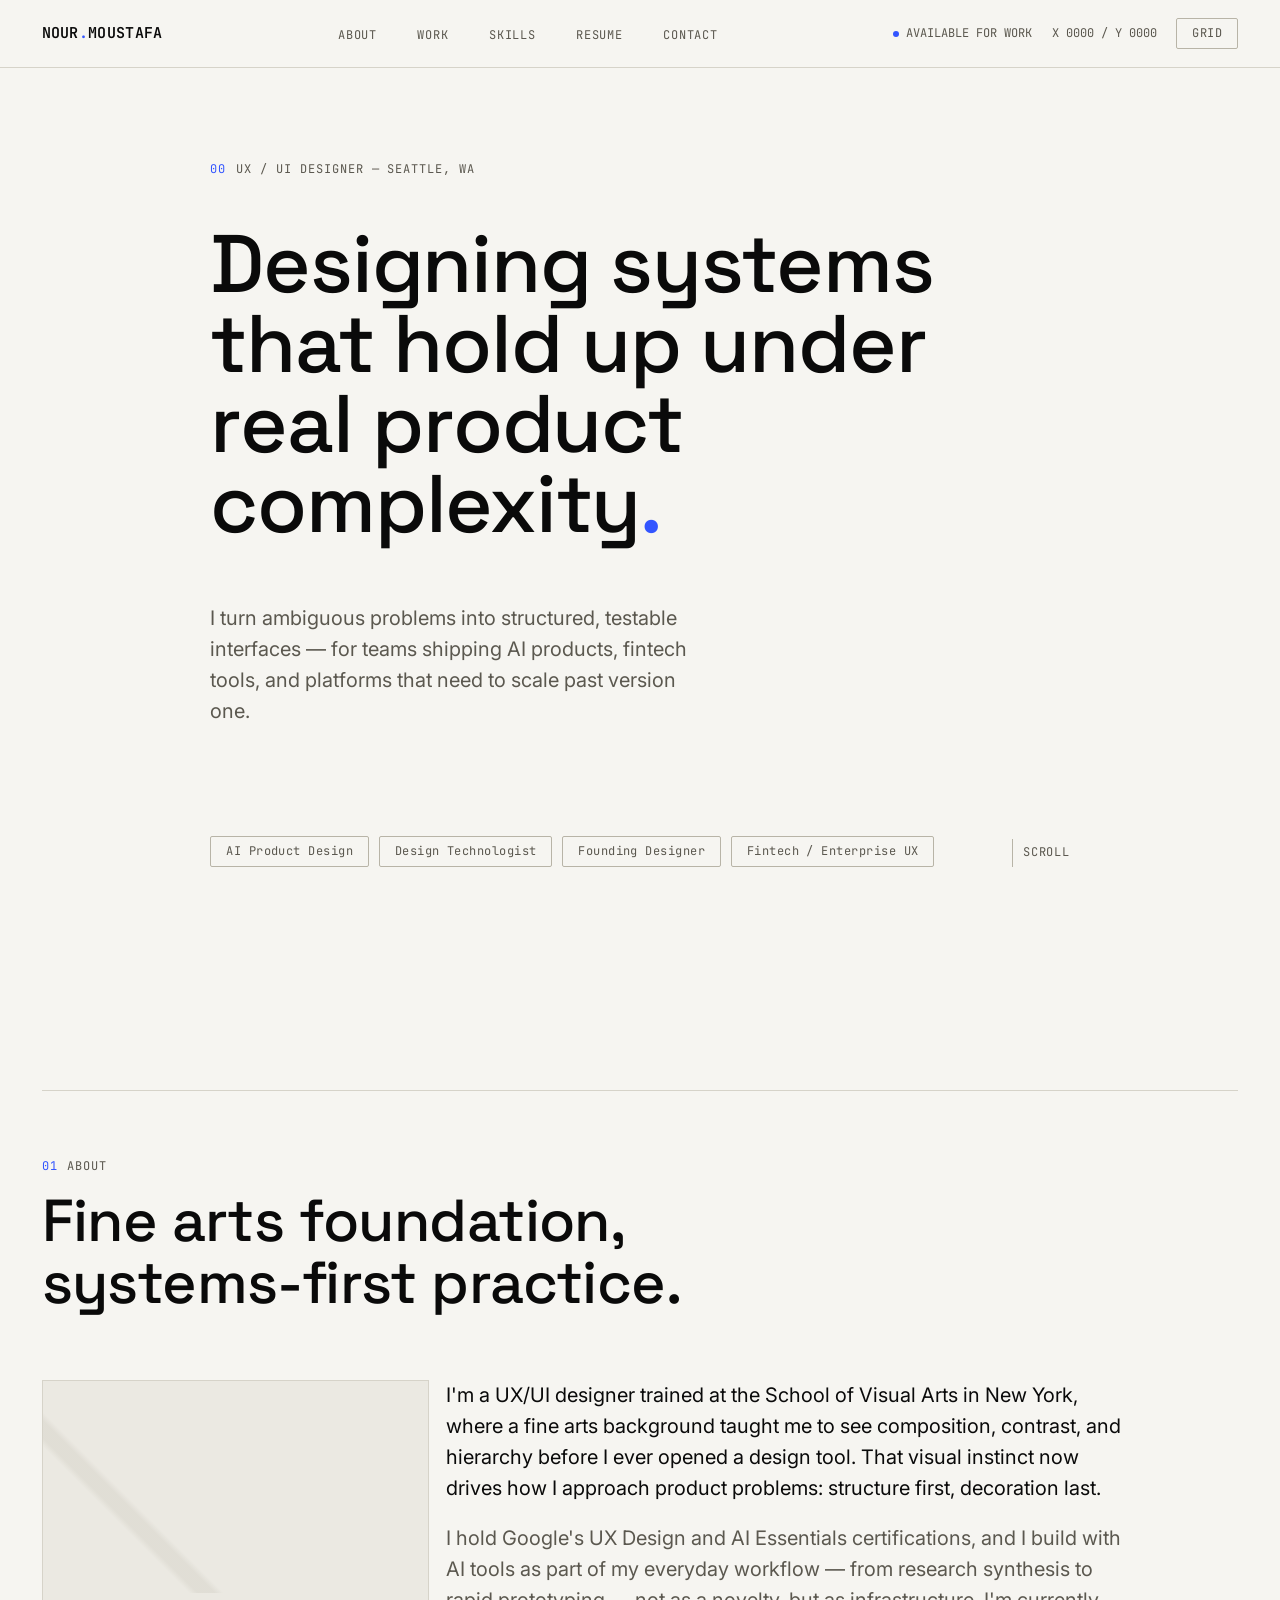
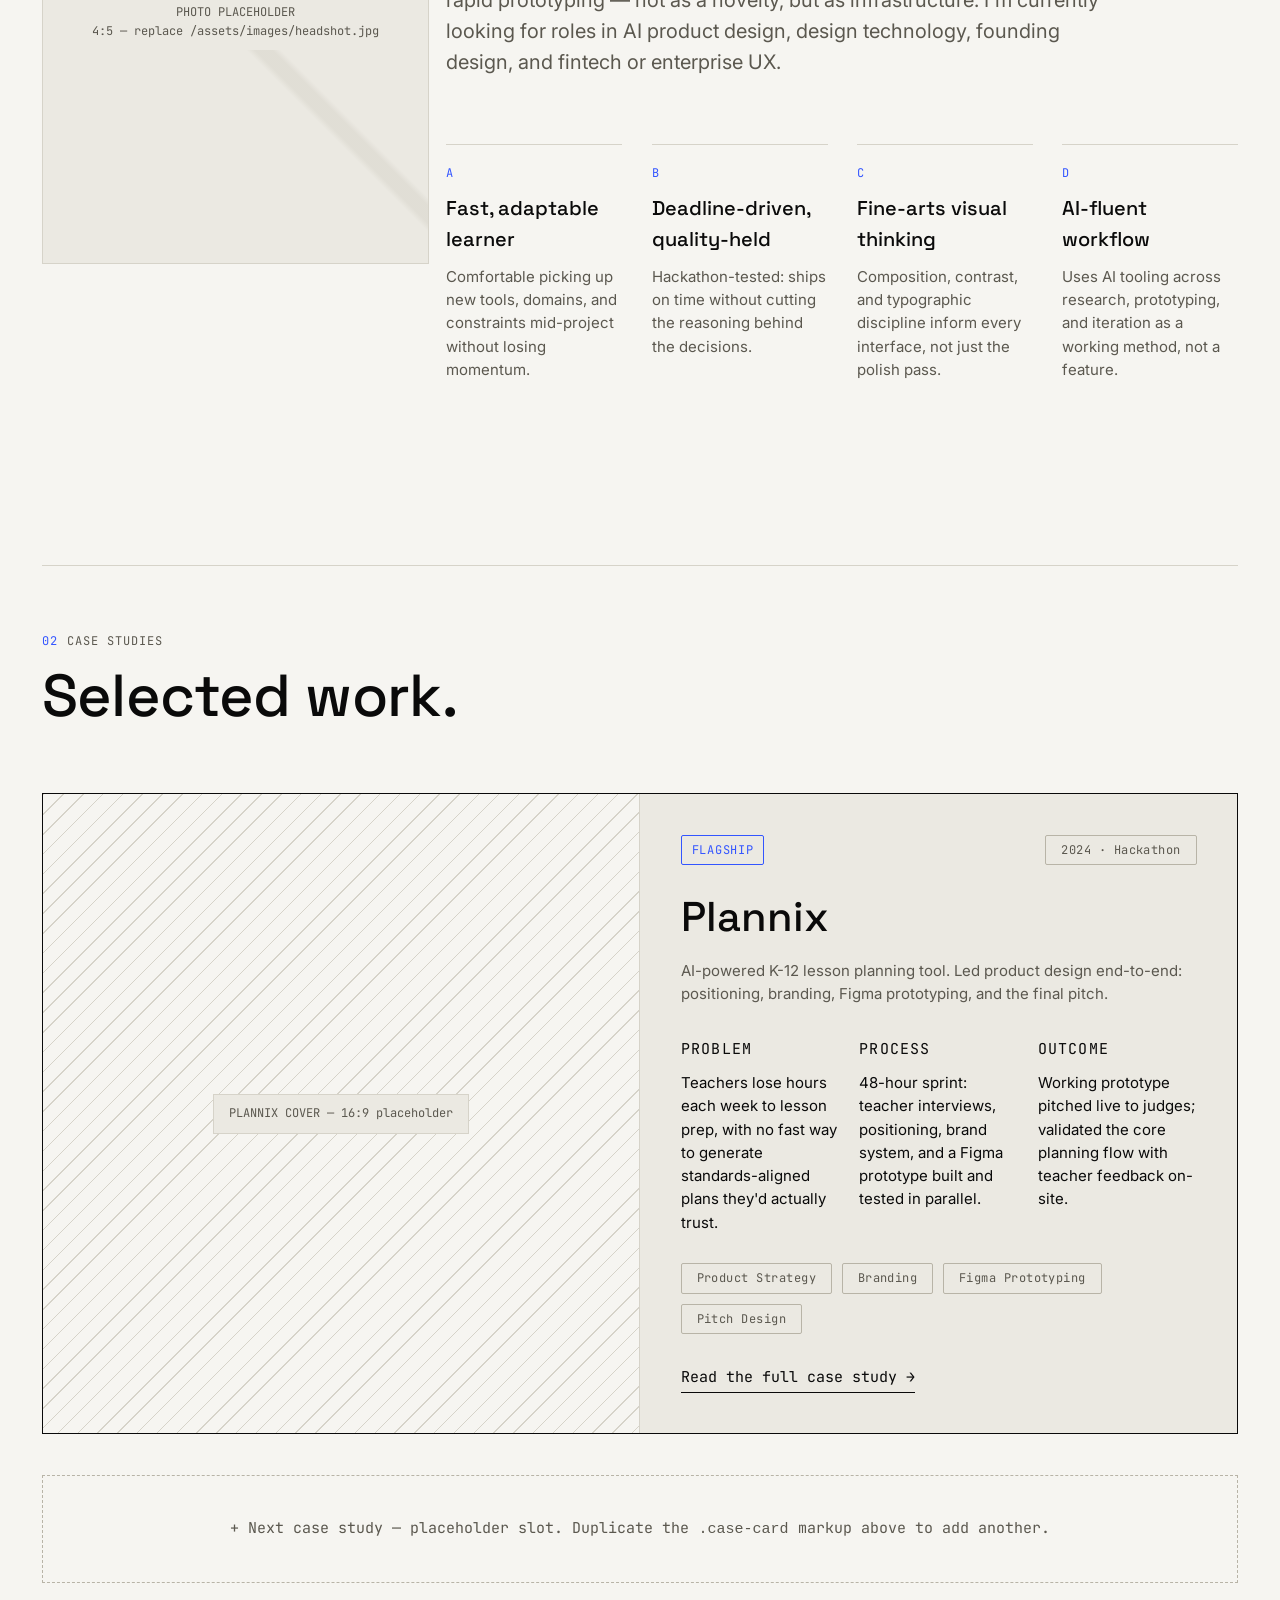
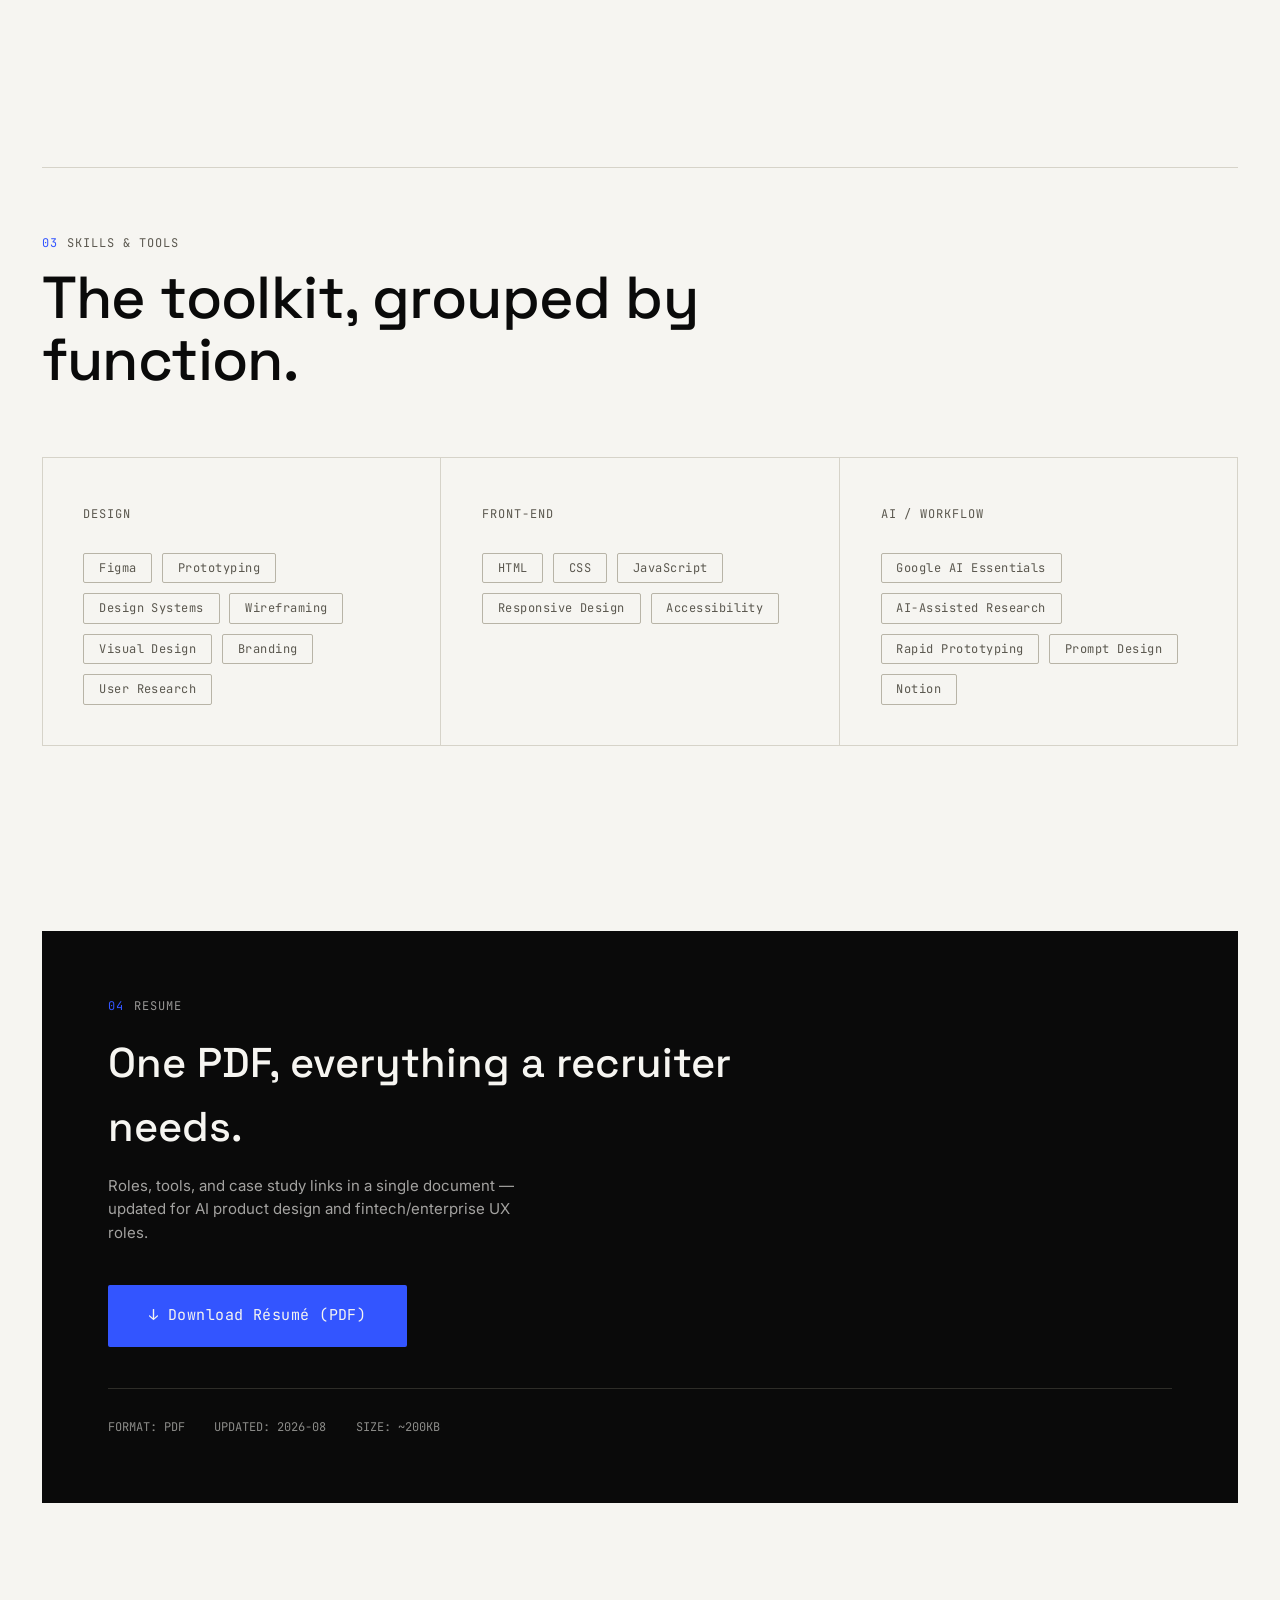
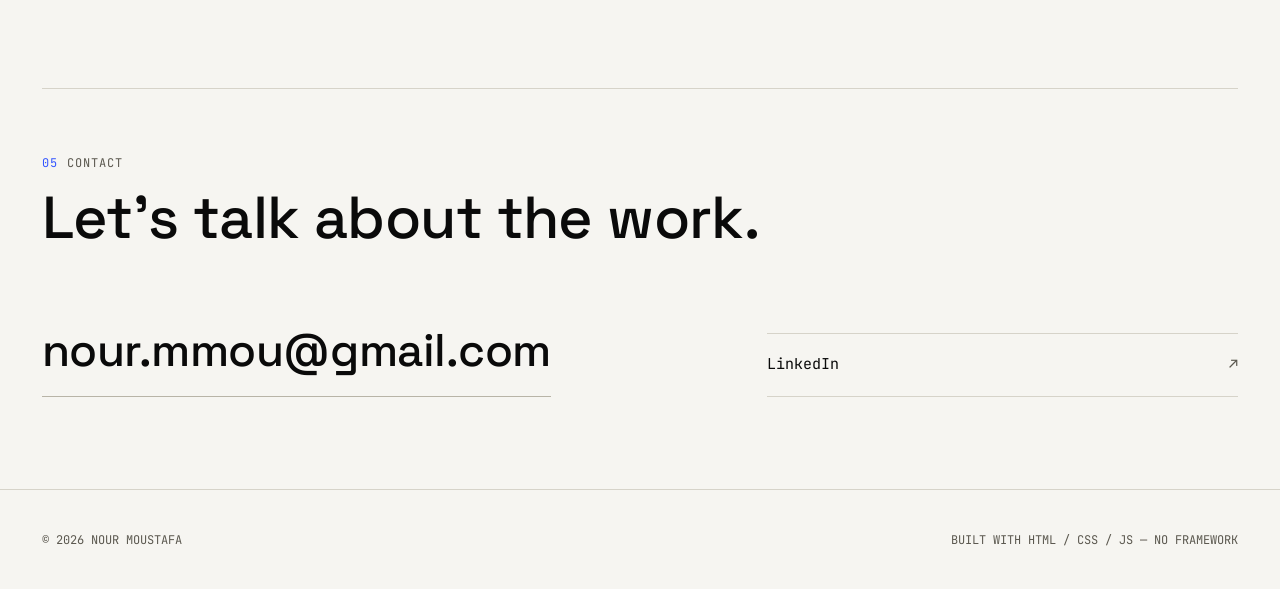
==== commit 4dbabaf4: "Add real contact info to Contact section Replaces placeholder email/social links with the actual ema" ====
--- a/index.html
+++ b/index.html
@@ -325,20 +325,12 @@
       <div class="container grid-12">
         <div class="contact-grid reveal">
           <div>
-            <!-- EDIT: real email address -->
-            <a href="mailto:hello@nourmoustafa.com" class="contact-email">hello@nourmoustafa.com</a>
+            <a href="mailto:nour.mmou@gmail.com" class="contact-email">nour.mmou@gmail.com</a>
           </div>
 
           <nav class="contact-social" aria-label="Social links">
-            <!-- EDIT: real links -->
-            <a href="https://linkedin.com/in/your-handle" target="_blank" rel="noopener noreferrer">
+            <a href="https://www.linkedin.com/in/nour-m-275732337/" target="_blank" rel="noopener noreferrer">
               LinkedIn <span class="arrow">↗</span>
-            </a>
-            <a href="https://github.com/your-handle" target="_blank" rel="noopener noreferrer">
-              GitHub <span class="arrow">↗</span>
-            </a>
-            <a href="https://your-portfolio-link.com" target="_blank" rel="noopener noreferrer">
-              Additional Work <span class="arrow">↗</span>
             </a>
           </nav>
         </div>
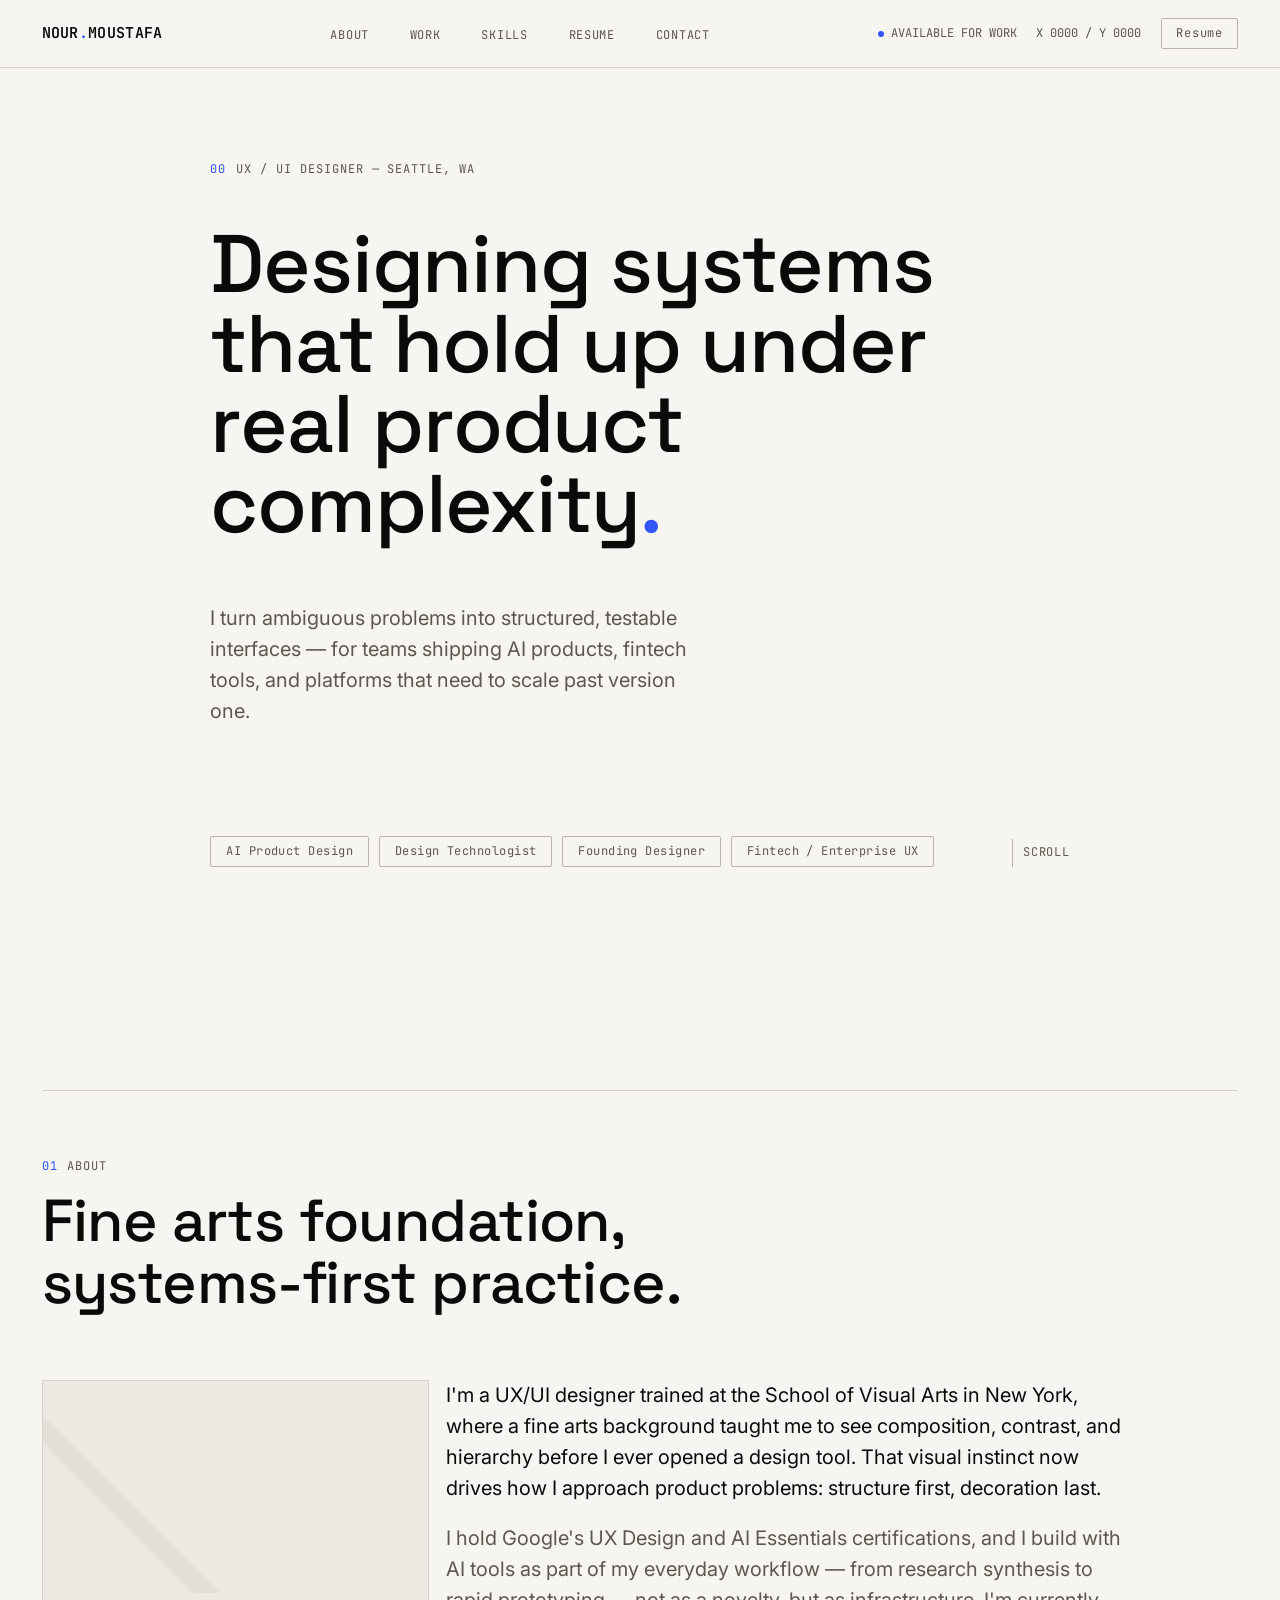
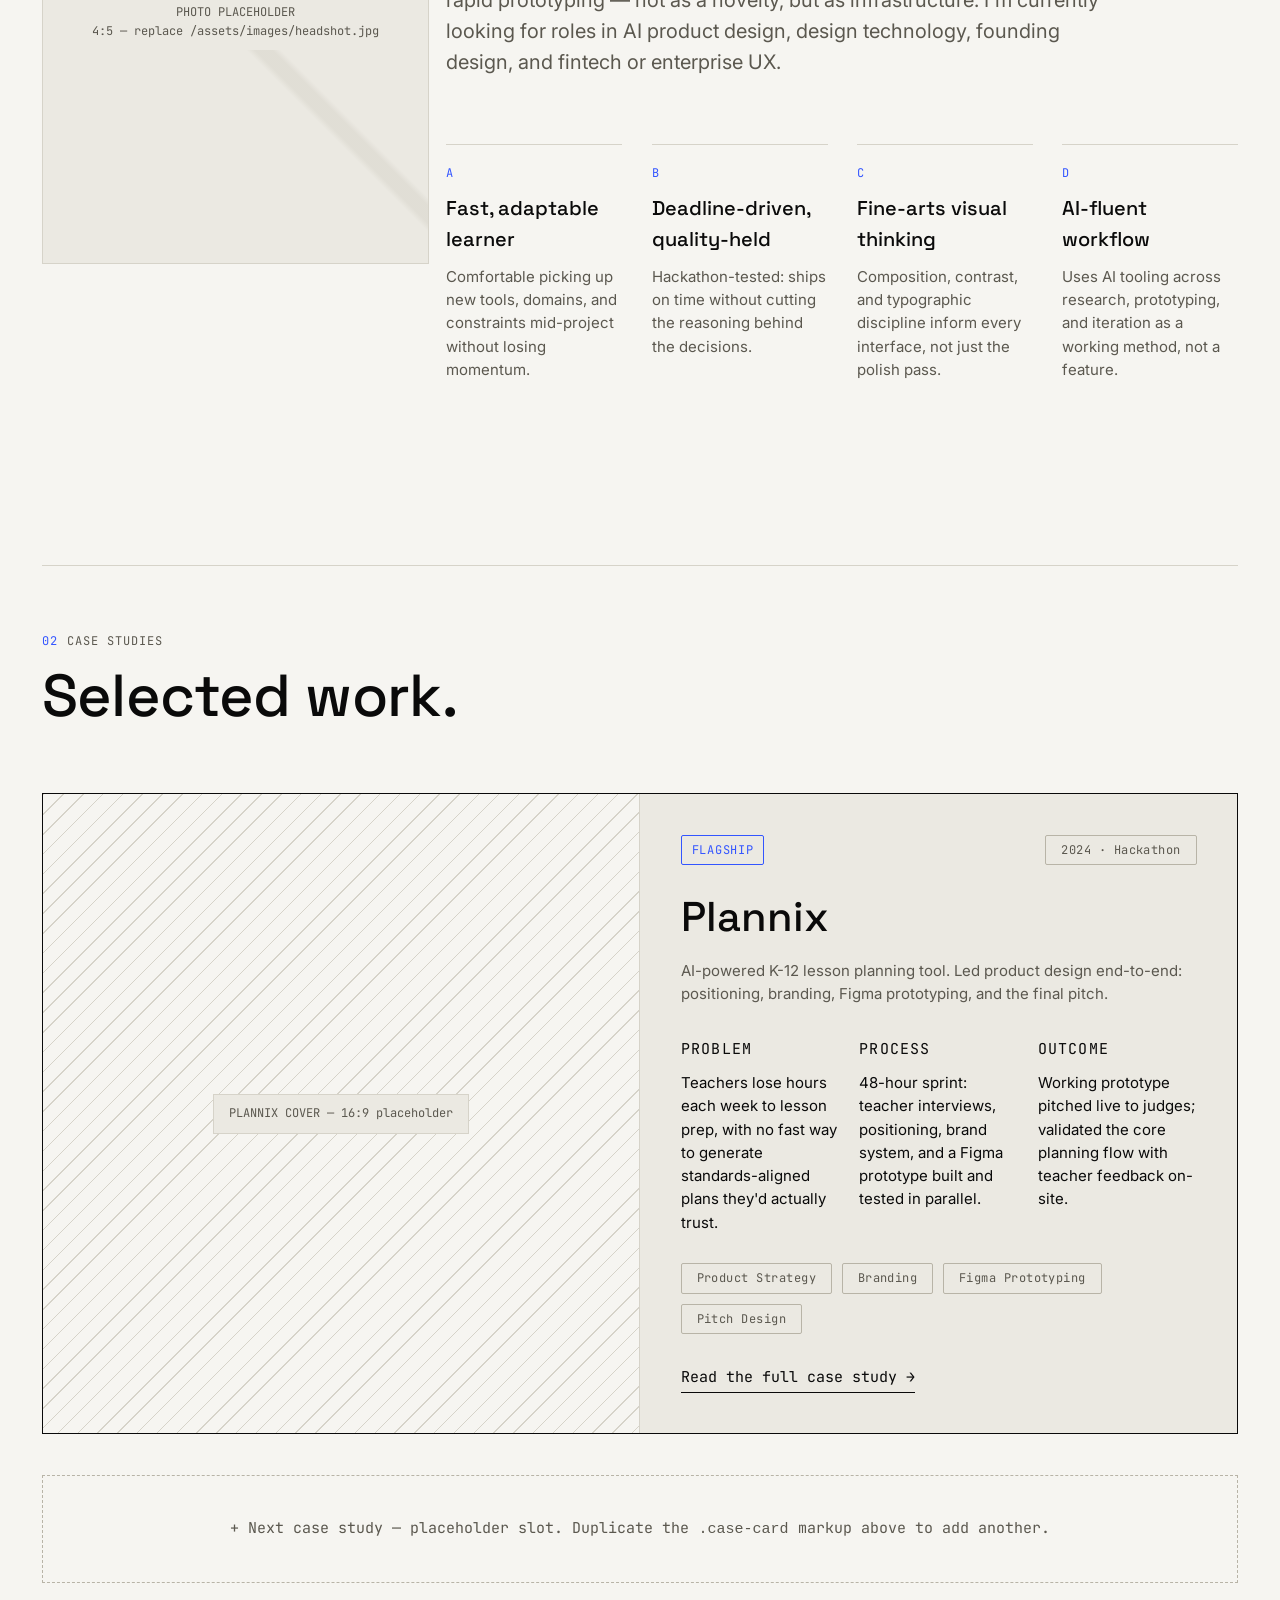
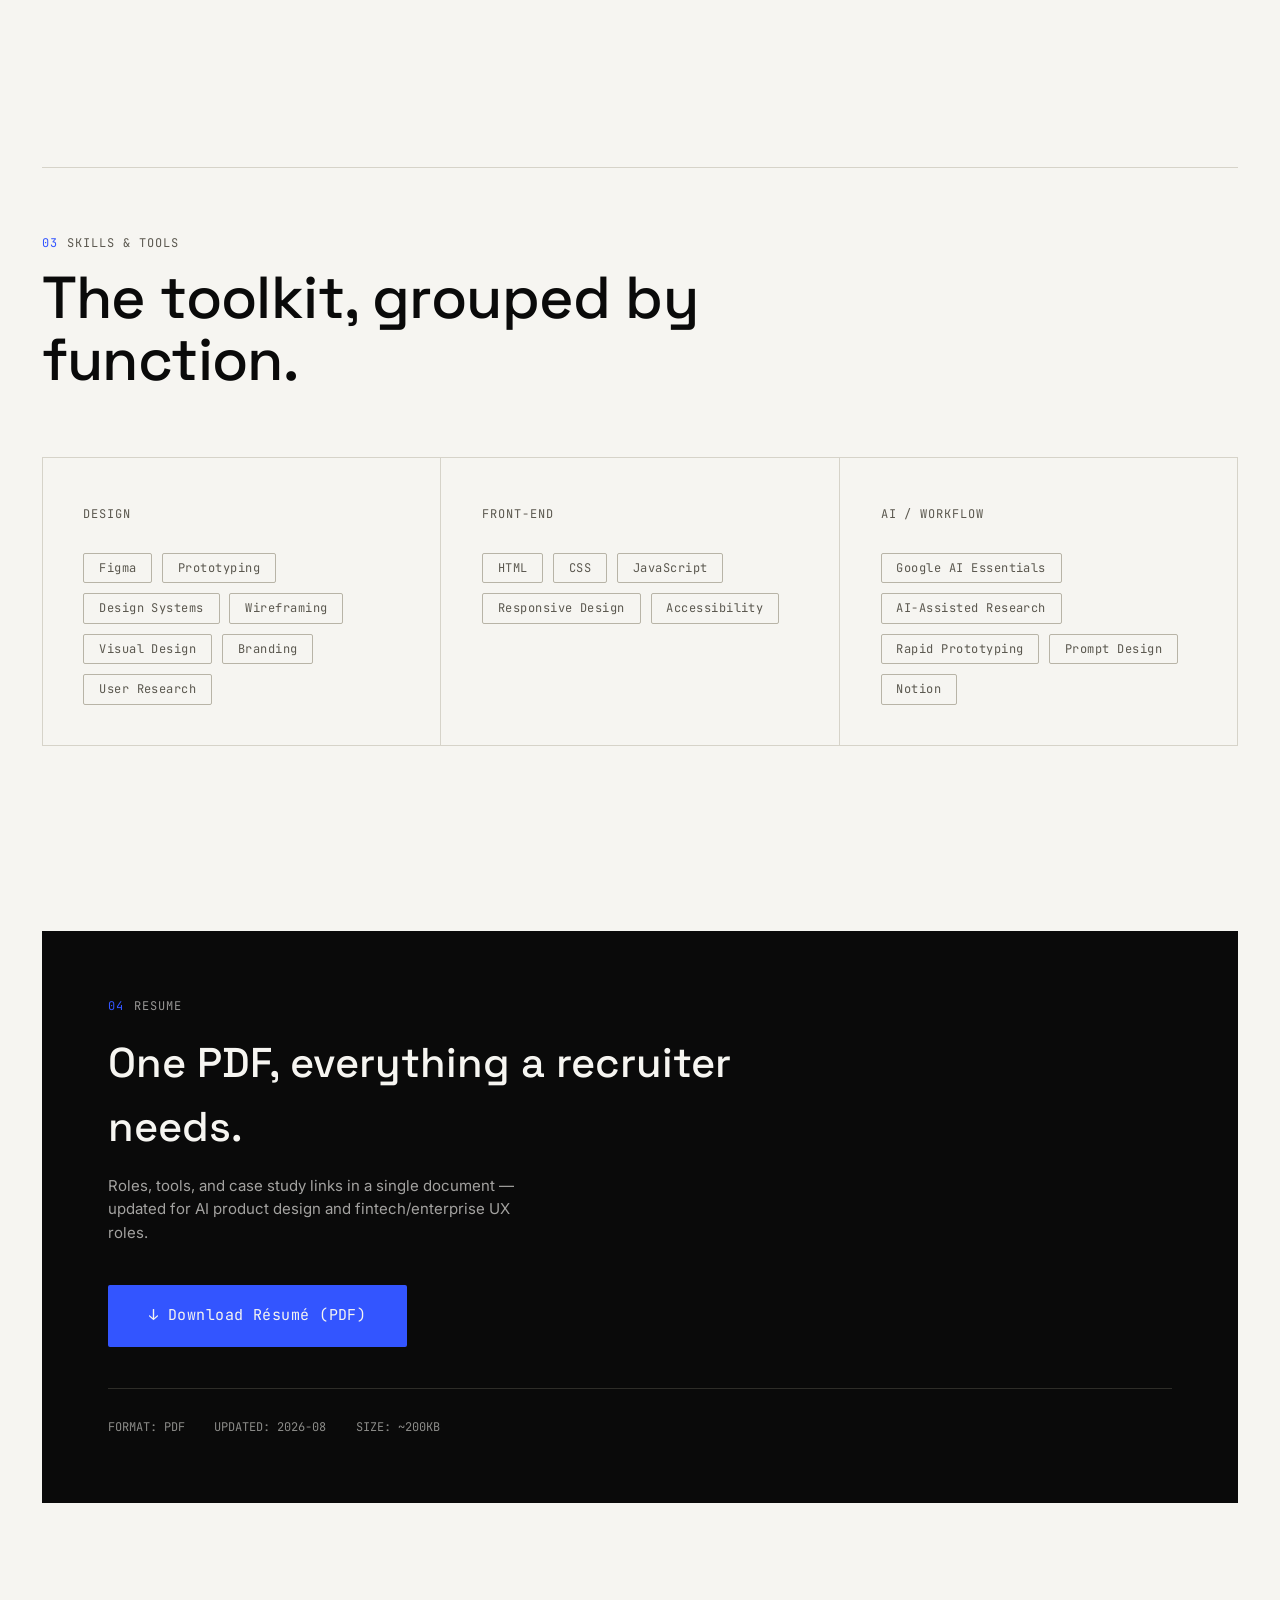
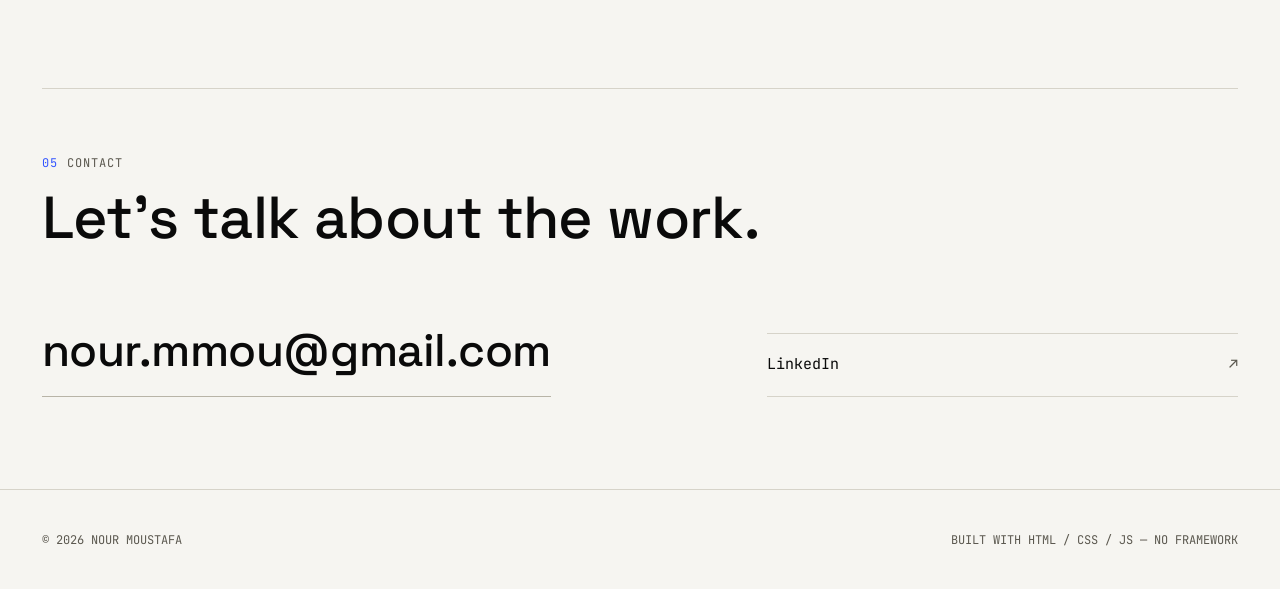
==== commit 4e2f88ad: "Replace grid overlay toggle with header Resume button Swaps the blueprint grid toggle for a direct R" ====
--- a/index.html
+++ b/index.html
@@ -19,15 +19,6 @@
 </head>
 <body>
   <a href="#main" class="skip-link">Skip to content</a>
-
-  <!-- Signature device: faint 12-col blueprint grid, toggled via header button -->
-  <div class="grid-overlay" id="gridOverlay" aria-hidden="true">
-    <div class="grid-12">
-      <div class="col"></div><div class="col"></div><div class="col"></div><div class="col"></div>
-      <div class="col"></div><div class="col"></div><div class="col"></div><div class="col"></div>
-      <div class="col"></div><div class="col"></div><div class="col"></div><div class="col"></div>
-    </div>
-  </div>
 
   <header class="site-header">
     <div class="container">
@@ -46,9 +37,9 @@
       <div class="header-meta">
         <span><span class="status-dot" aria-hidden="true"></span> AVAILABLE FOR WORK</span>
         <span id="coordReadout" aria-hidden="true">X 0000 / Y 0000</span>
-        <button type="button" class="grid-toggle" id="gridToggle" aria-pressed="false">
-          GRID <span class="visually-hidden">overlay</span>
-        </button>
+        <a href="assets/resume/nour-moustafa-resume.pdf" class="header-btn" download>
+          Resume
+        </a>
       </div>
 
       <button type="button" class="nav-toggle" id="navToggle" aria-expanded="false" aria-controls="navMobile" aria-label="Open menu">
--- a/styles.css
+++ b/styles.css
@@ -175,26 +175,6 @@
   gap: var(--grid-gap);
 }
 
-/* Structural blueprint grid overlay — the site's signature device.
-   Purely decorative/systems-signalling; toggled via the "GRID" button in the header. */
-.grid-overlay {
-  position: fixed;
-  inset: 0;
-  z-index: 2;
-  pointer-events: none;
-  max-width: var(--container-max);
-  margin-inline: auto;
-  padding-inline: var(--container-pad);
-  opacity: 0;
-  transition: opacity var(--dur-base) var(--ease);
-}
-.grid-overlay.is-visible { opacity: 1; }
-.grid-overlay .grid-12 { height: 100%; }
-.grid-overlay .col {
-  border-inline: var(--hairline) dashed color-mix(in srgb, var(--c-accent) 35%, transparent);
-  height: 100%;
-}
-
 /* ==========================================================================
    SITE HEADER / NAV
    ========================================================================== */
@@ -281,7 +261,8 @@
   50% { opacity: 0.35; }
 }
 
-.grid-toggle {
+.header-btn {
+  display: inline-flex;
   font-family: var(--font-mono);
   font-size: var(--text-xs);
   letter-spacing: 0.06em;
@@ -291,12 +272,7 @@
   color: var(--c-ink-soft);
   transition: all var(--dur-fast) var(--ease);
 }
-.grid-toggle:hover { border-color: var(--c-accent); color: var(--c-ink); }
-.grid-toggle[aria-pressed="true"] {
-  background: var(--c-ink);
-  color: var(--c-paper);
-  border-color: var(--c-ink);
-}
+.header-btn:hover { border-color: var(--c-accent); color: var(--c-ink); }
 
 .nav-toggle {
   display: flex;
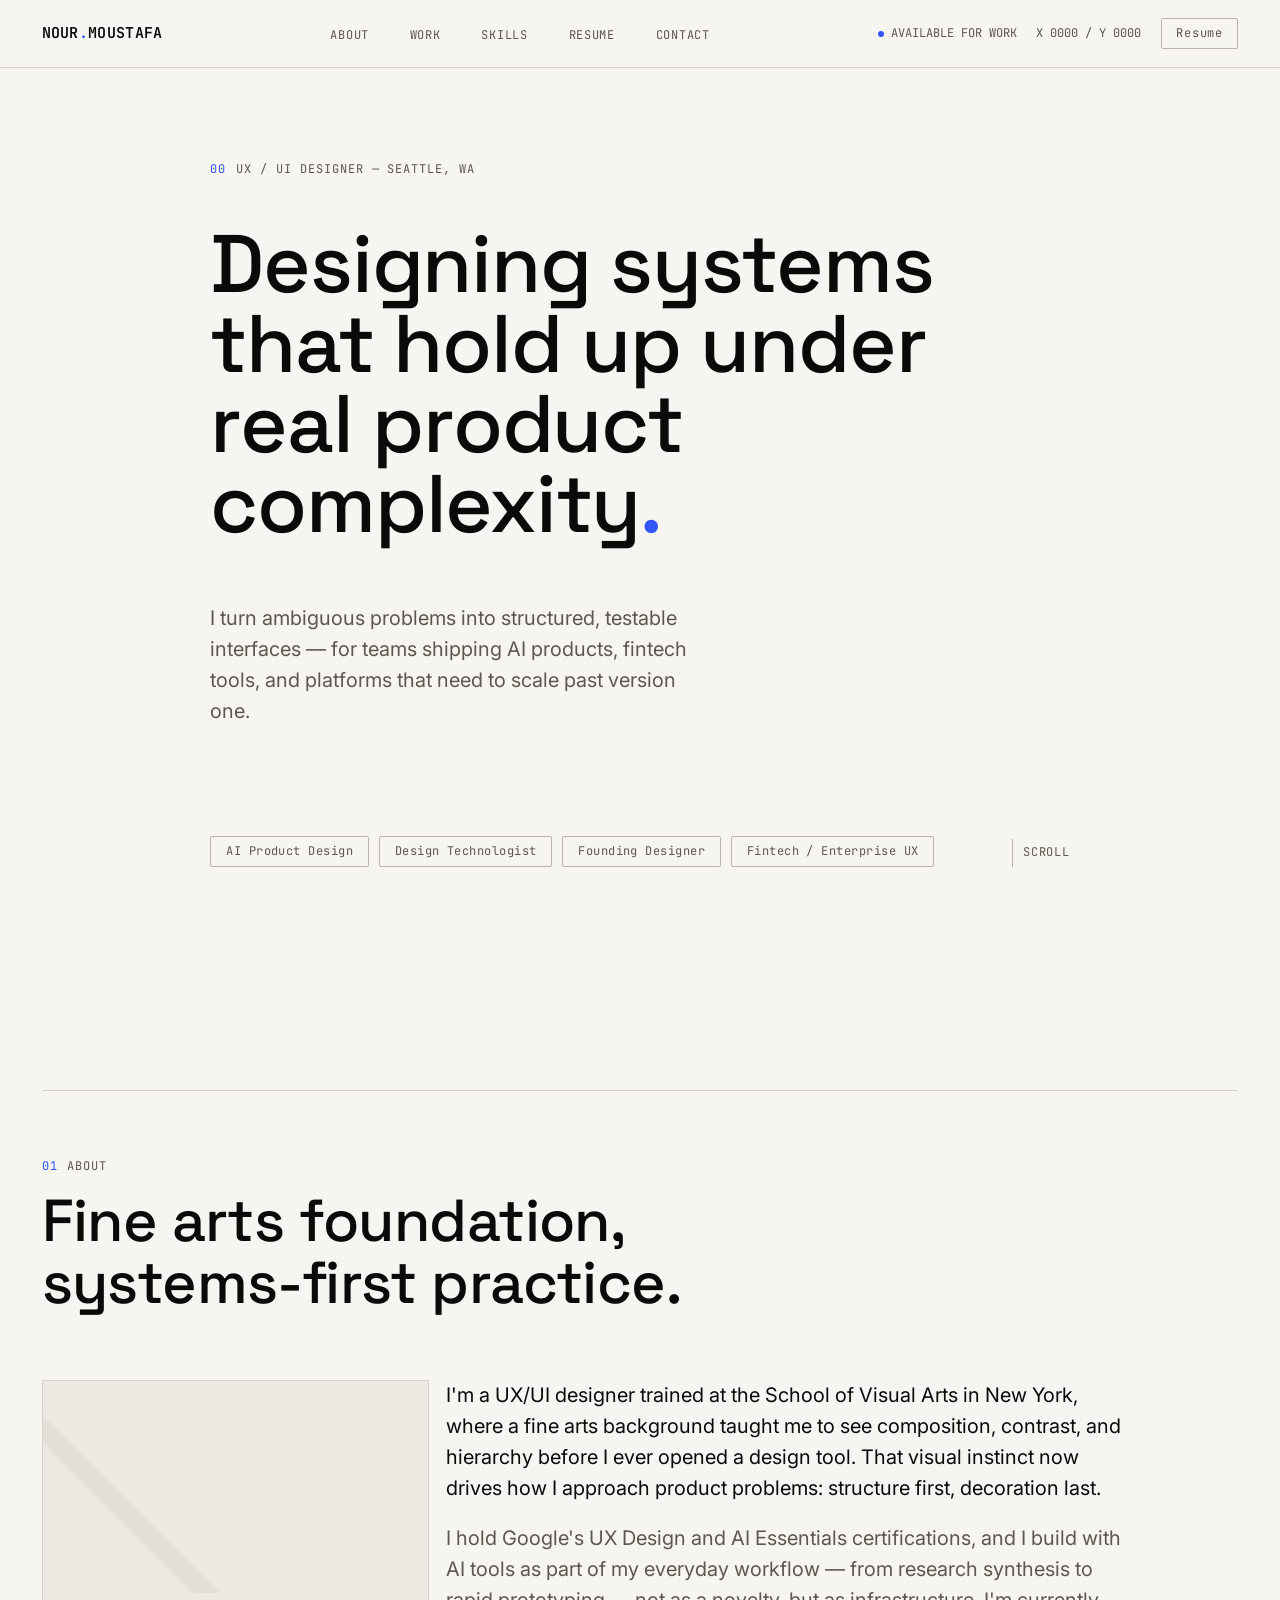
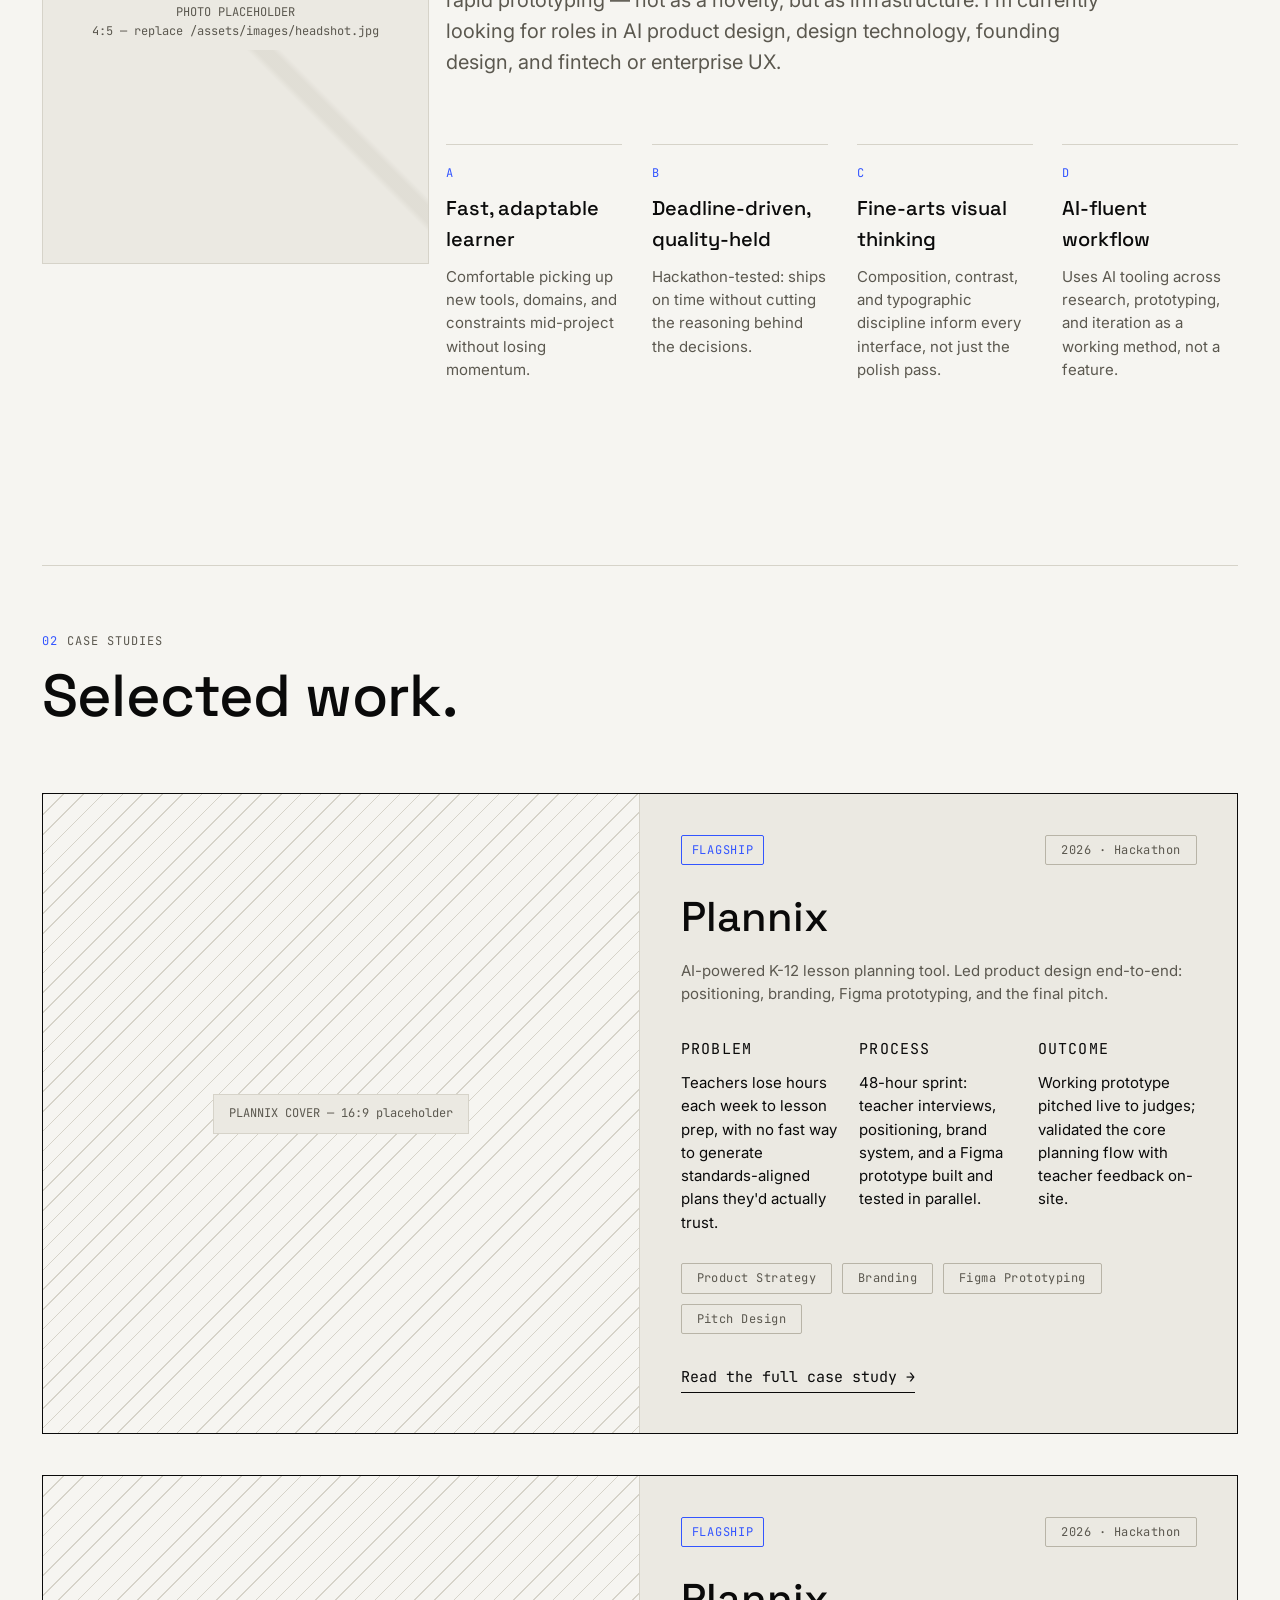
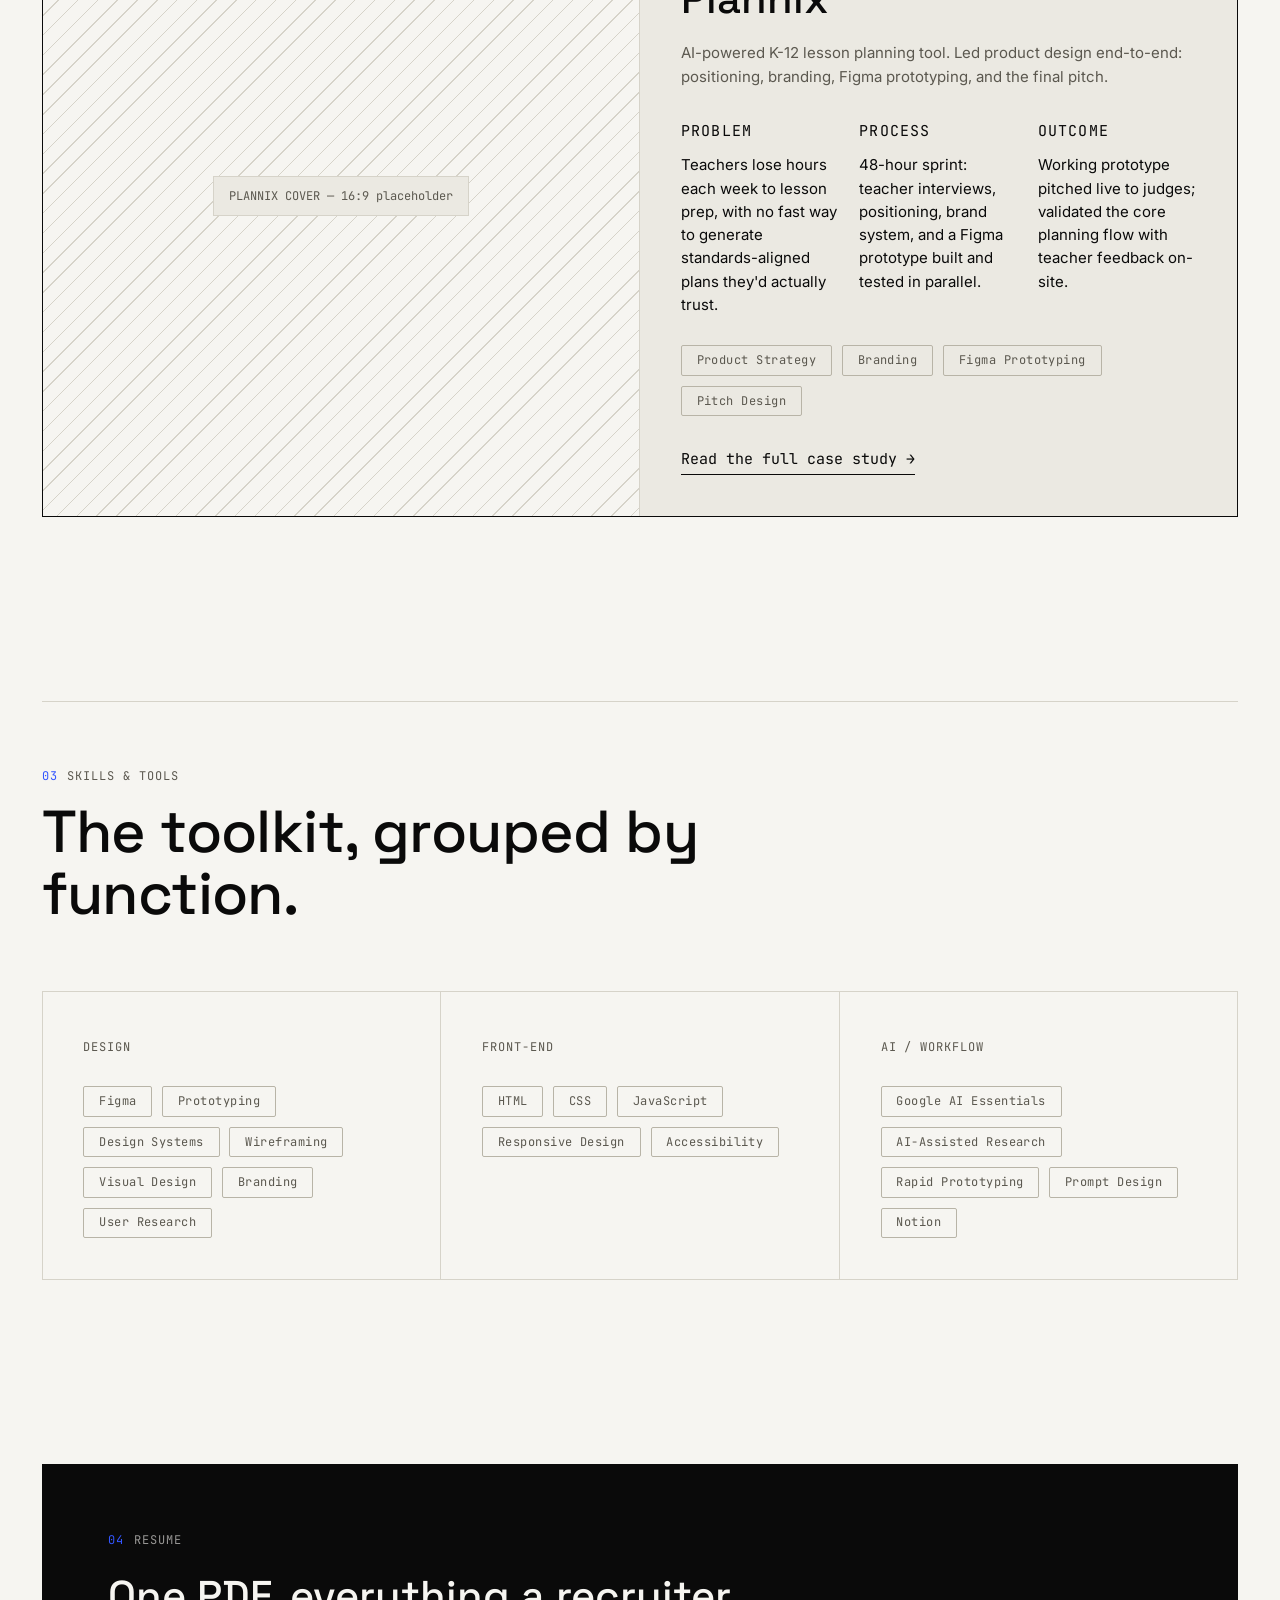
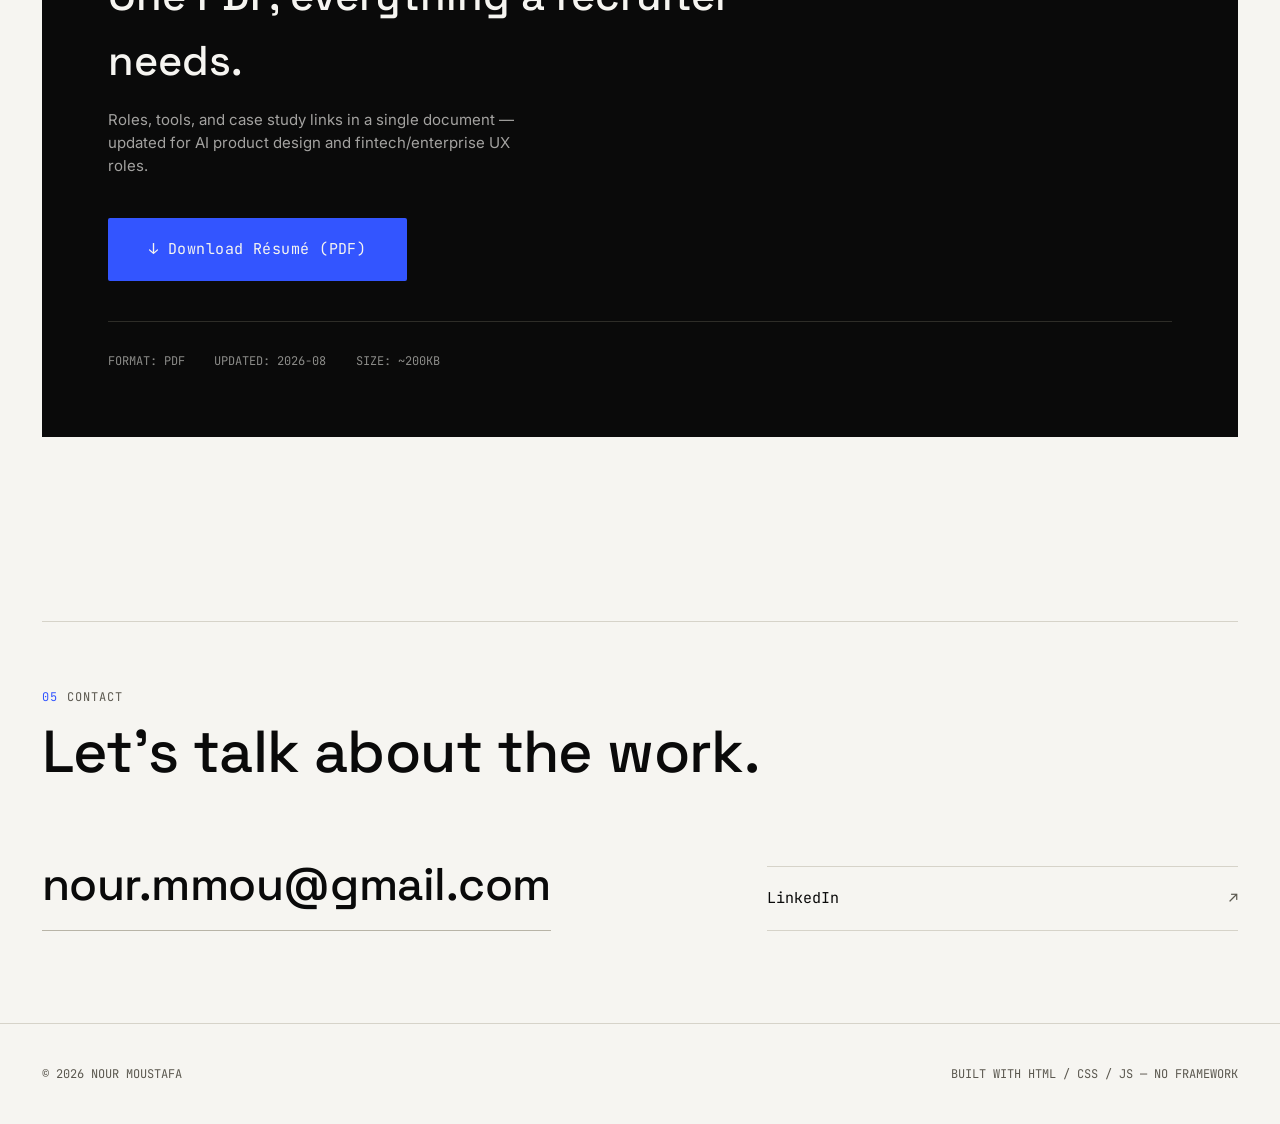
==== commit 2c15e25f: "Add Cloudypedia design system case study and duplicate Plannix card Reframe Cloudypedia case study a" ====
--- a/index.html
+++ b/index.html
@@ -179,7 +179,7 @@
             <div class="case-body">
               <div class="case-top">
                 <span class="case-flag">FLAGSHIP</span>
-                <span class="tag mono">2024 · Hackathon</span>
+                <span class="tag mono">2026 · Hackathon</span>
               </div>
               <h3 class="case-title">Plannix</h3>
               <p class="case-role">AI-powered K-12 lesson planning tool. Led product design end-to-end: positioning, branding, Figma prototyping, and the final pitch.</p>
@@ -213,10 +213,47 @@
             </div>
           </article>
 
-          <!-- Template for additional case studies — duplicate the .case-card block above -->
-          <div class="case-more reveal">
-            + Next case study — placeholder slot. Duplicate the <code>.case-card</code> markup above to add another.
-          </div>
+         <article class="case-card is-flagship reveal">
+            <div class="case-media">
+              <!-- EDIT: replace with real Plannix screenshot/cover image -->
+              <span class="mono">PLANNIX COVER — 16:9 placeholder</span>
+            </div>
+            <div class="case-body">
+              <div class="case-top">
+                <span class="case-flag">FLAGSHIP</span>
+                <span class="tag mono">2026 · Hackathon</span>
+              </div>
+              <h3 class="case-title">Plannix</h3>
+              <p class="case-role">AI-powered K-12 lesson planning tool. Led product design end-to-end: positioning, branding, Figma prototyping, and the final pitch.</p>
+
+              <div class="case-ppo">
+                <div class="ppo-item">
+                  <p class="eyebrow">Problem</p>
+                  <!-- EDIT: real problem statement -->
+                  <p>Teachers lose hours each week to lesson prep, with no fast way to generate standards-aligned plans they'd actually trust.</p>
+                </div>
+                <div class="ppo-item">
+                  <p class="eyebrow">Process</p>
+                  <!-- EDIT: real process summary -->
+                  <p>48-hour sprint: teacher interviews, positioning, brand system, and a Figma prototype built and tested in parallel.</p>
+                </div>
+                <div class="ppo-item">
+                  <p class="eyebrow">Outcome</p>
+                  <!-- EDIT: real outcome / result -->
+                  <p>Working prototype pitched live to judges; validated the core planning flow with teacher feedback on-site.</p>
+                </div>
+              </div>
+
+              <div class="case-tags">
+                <span class="tag">Product Strategy</span>
+                <span class="tag">Branding</span>
+                <span class="tag">Figma Prototyping</span>
+                <span class="tag">Pitch Design</span>
+              </div>
+
+              <a href="case-studies/plannix.html" class="case-link">Read the full case study →</a>
+            </div>
+          </article>
         </div>
       </div>
     </section>
--- a/styles.css
+++ b/styles.css
@@ -944,6 +944,53 @@
 .cs-outcome p { font-size: var(--text-sm); color: var(--c-ink-soft); }
 @media (min-width: 768px) { .cs-outcomes { grid-template-columns: repeat(4, 1fr); } }
 
+/* before/after comparison */
+.cs-compare {
+  grid-column: 1 / -1;
+  display: grid;
+  grid-template-columns: 1fr;
+  gap: var(--space-4);
+  margin-top: var(--space-6);
+}
+.cs-compare-item {
+  padding: var(--space-5);
+  border: var(--hairline) solid var(--c-line);
+  background: var(--c-surface);
+}
+.cs-compare-item.is-after { border-color: var(--c-accent); }
+.cs-compare-label {
+  display: block;
+  font-family: var(--font-mono);
+  font-size: var(--text-xs);
+  letter-spacing: 0.06em;
+  text-transform: uppercase;
+  color: var(--c-ink-soft);
+  margin-bottom: var(--space-3);
+}
+.cs-compare-item.is-after .cs-compare-label { color: var(--c-accent); }
+.cs-compare-item p { font-size: var(--text-sm); color: var(--c-ink); }
+@media (min-width: 768px) { .cs-compare { grid-template-columns: repeat(2, 1fr); } }
+
+/* documentation architecture grid */
+.cs-arch-grid {
+  grid-column: 1 / -1;
+  display: grid;
+  grid-template-columns: 1fr;
+  gap: 0;
+  border-top: var(--hairline) solid var(--c-line);
+  border-left: var(--hairline) solid var(--c-line);
+  margin-top: var(--space-6);
+}
+.cs-arch-item {
+  border-right: var(--hairline) solid var(--c-line);
+  border-bottom: var(--hairline) solid var(--c-line);
+  padding: var(--space-5);
+}
+.cs-arch-item .idx { font-family: var(--font-mono); font-size: var(--text-xs); color: var(--c-accent); display: block; margin-bottom: var(--space-2); }
+.cs-arch-item h3 { font-family: var(--font-display); font-size: var(--text-md); font-weight: 500; margin-bottom: var(--space-2); }
+.cs-arch-item p { font-size: var(--text-sm); color: var(--c-ink-soft); }
+@media (min-width: 768px) { .cs-arch-grid { grid-template-columns: repeat(3, 1fr); } }
+
 .cs-next {
   padding-block: var(--space-7);
   display: flex;
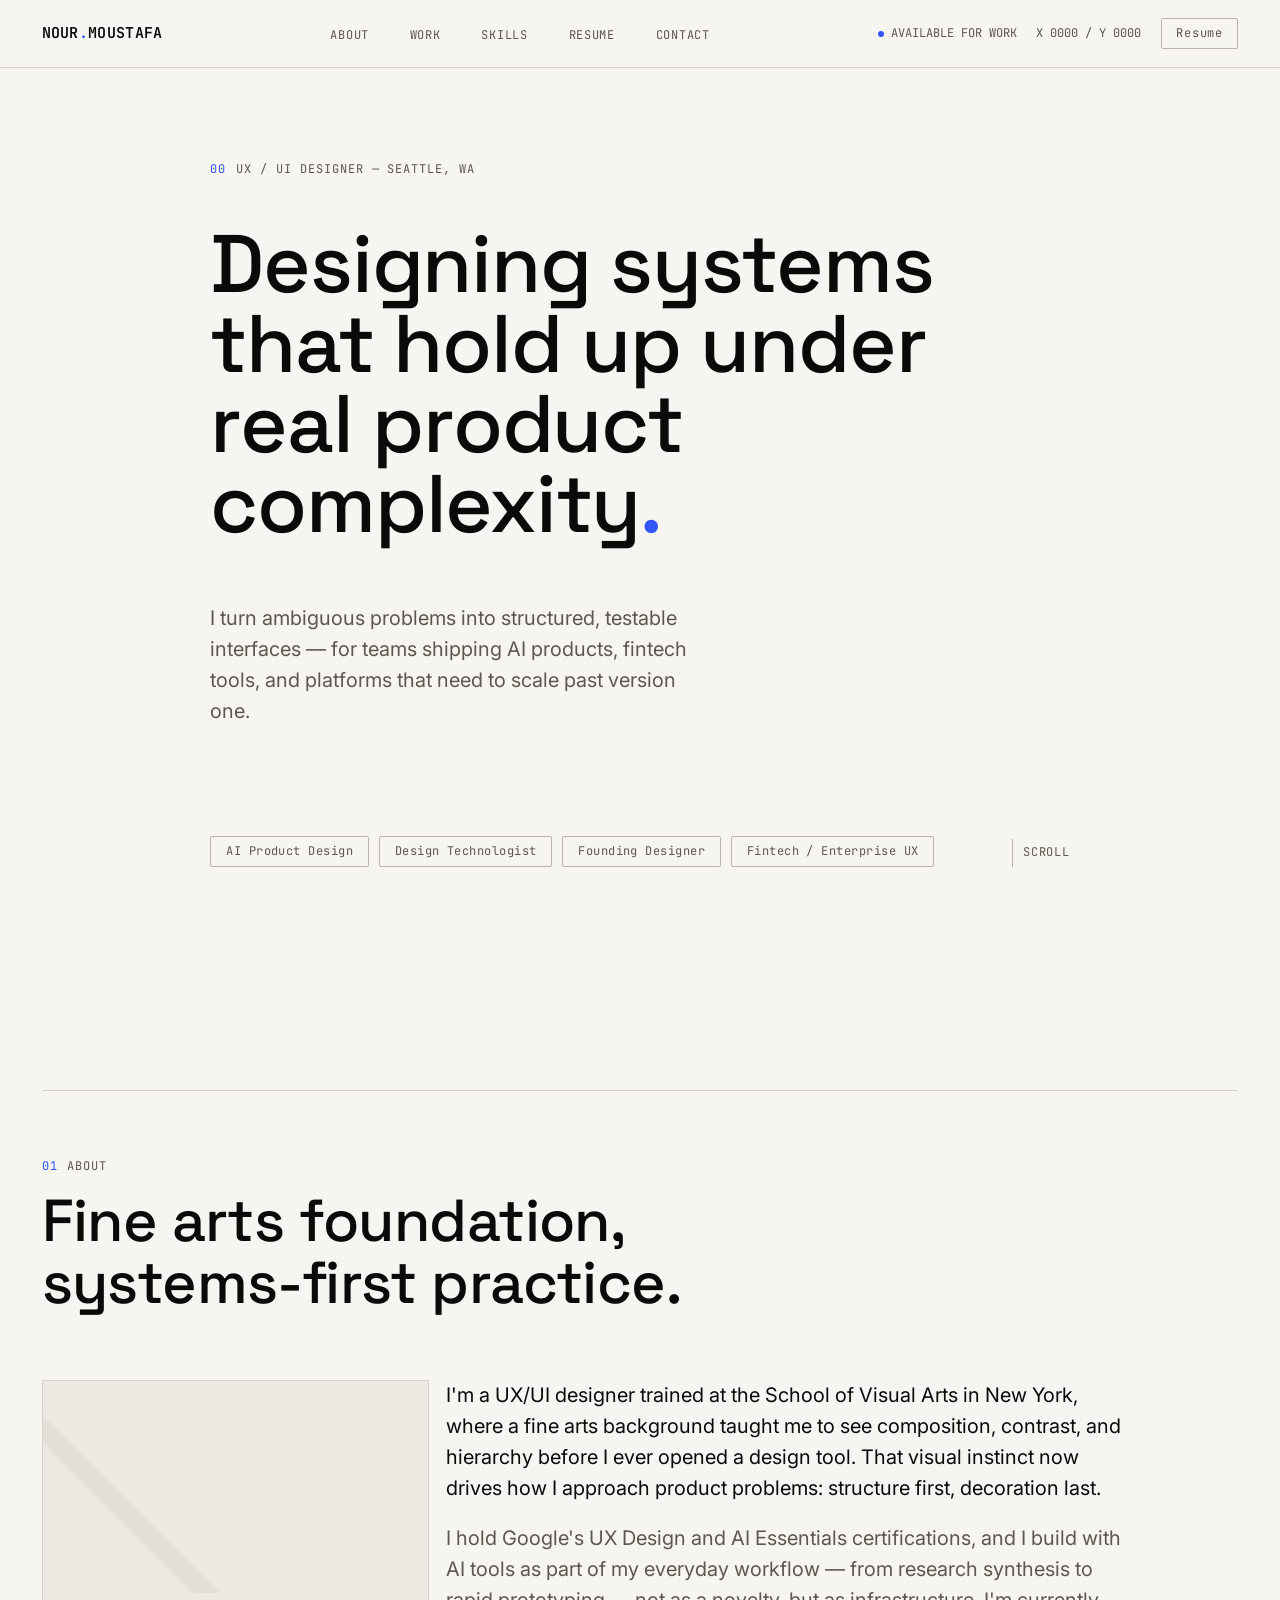
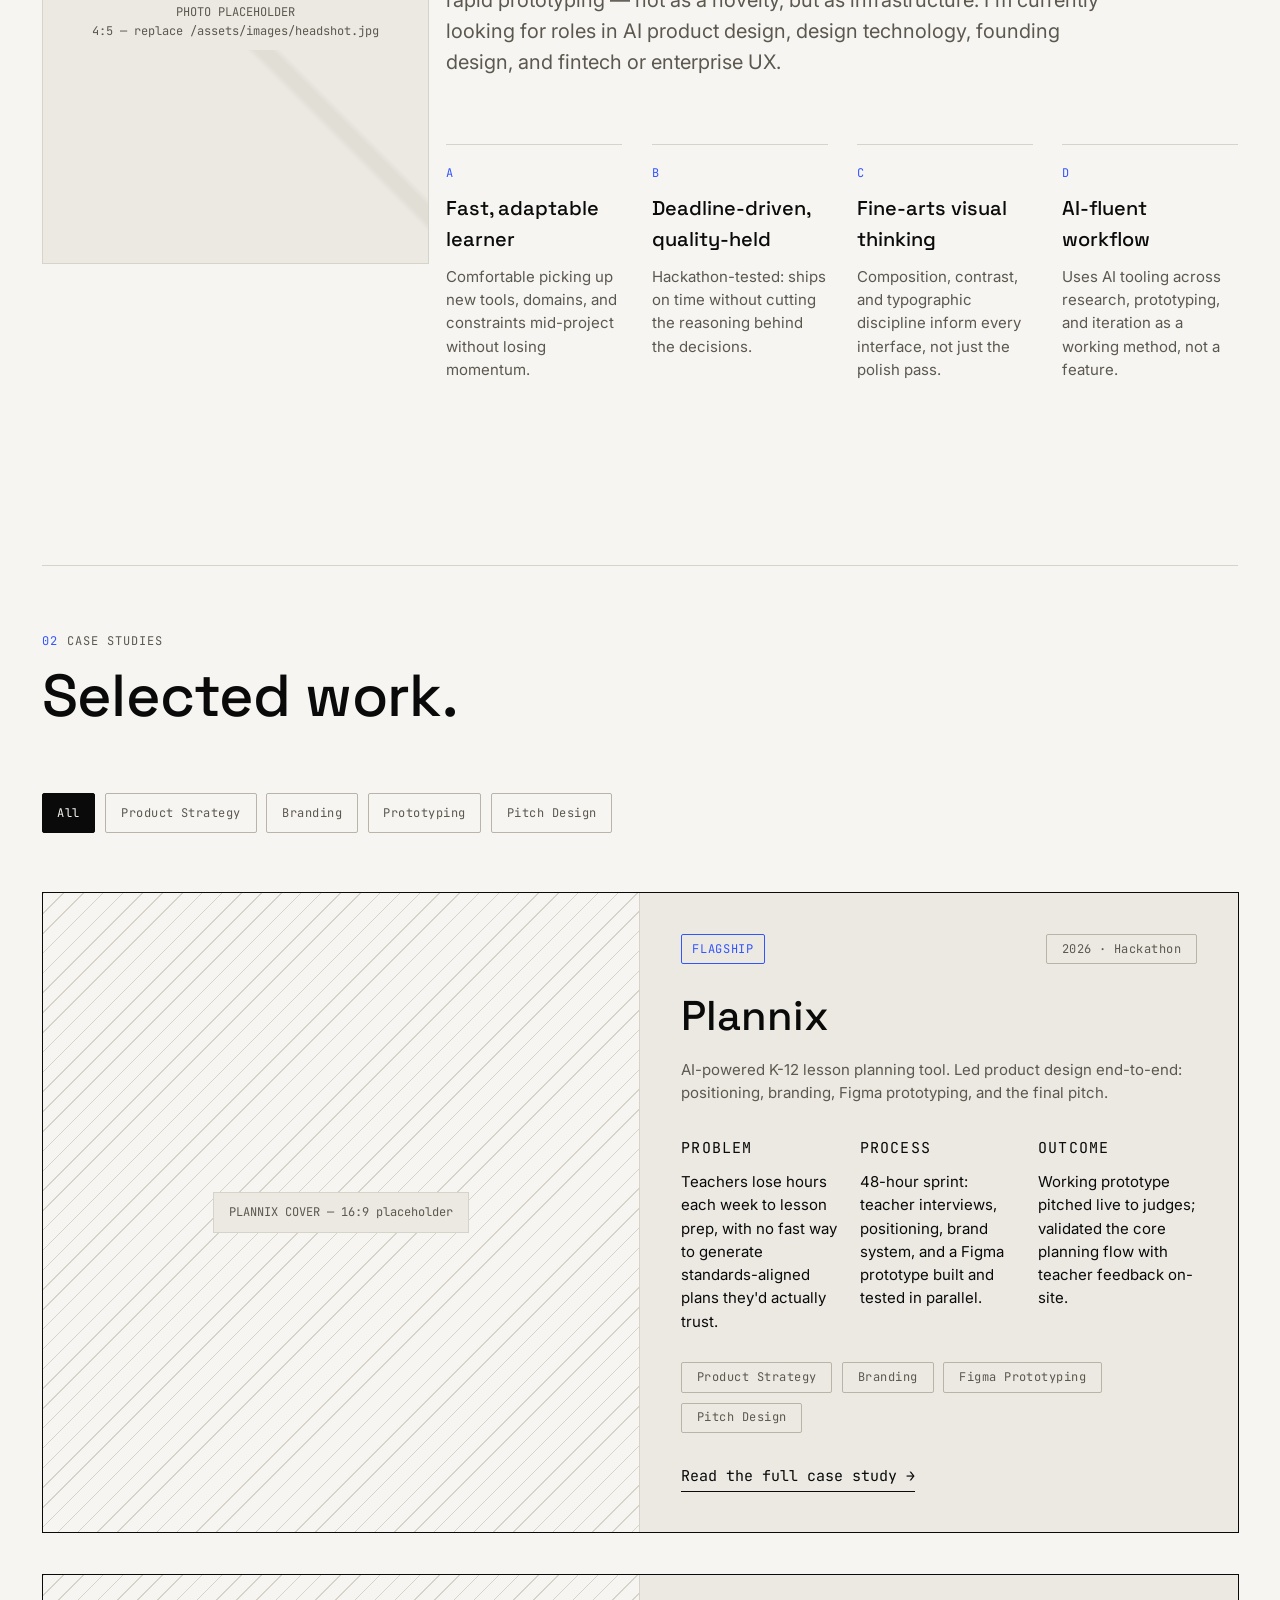
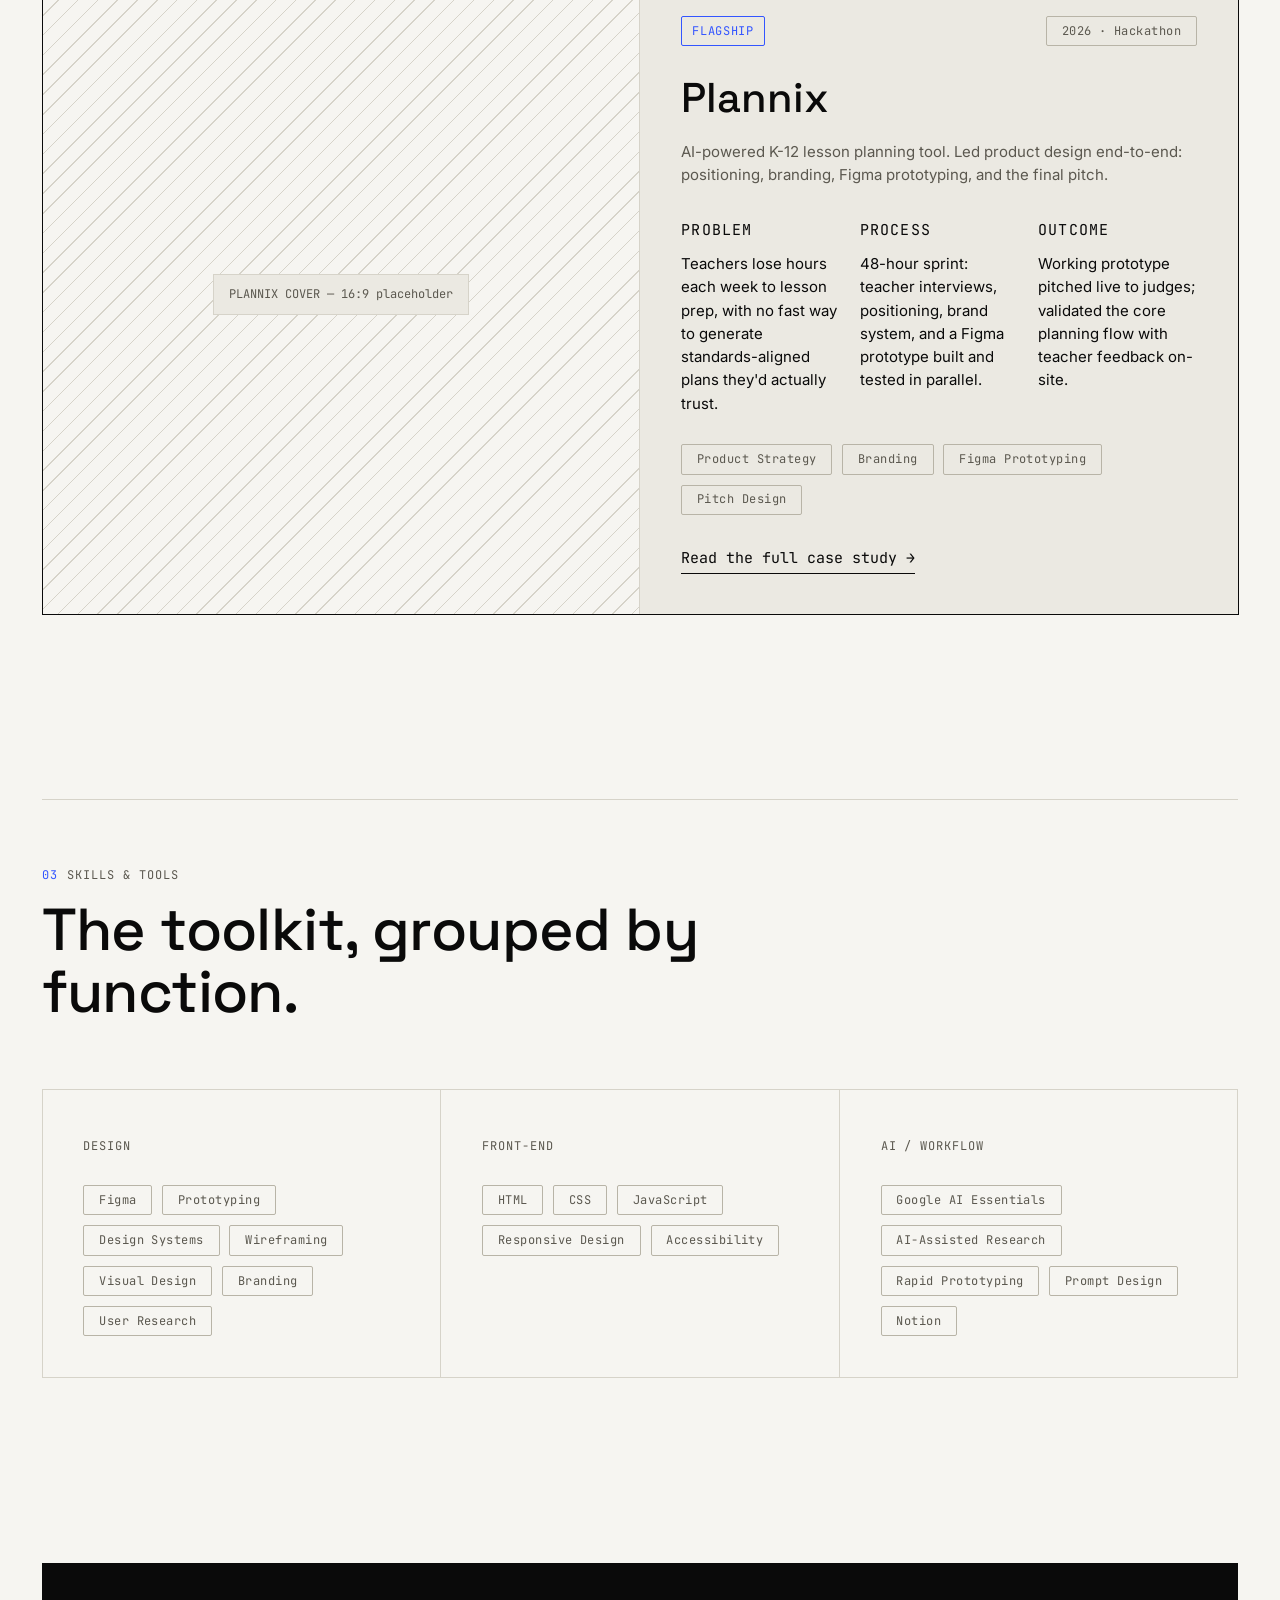
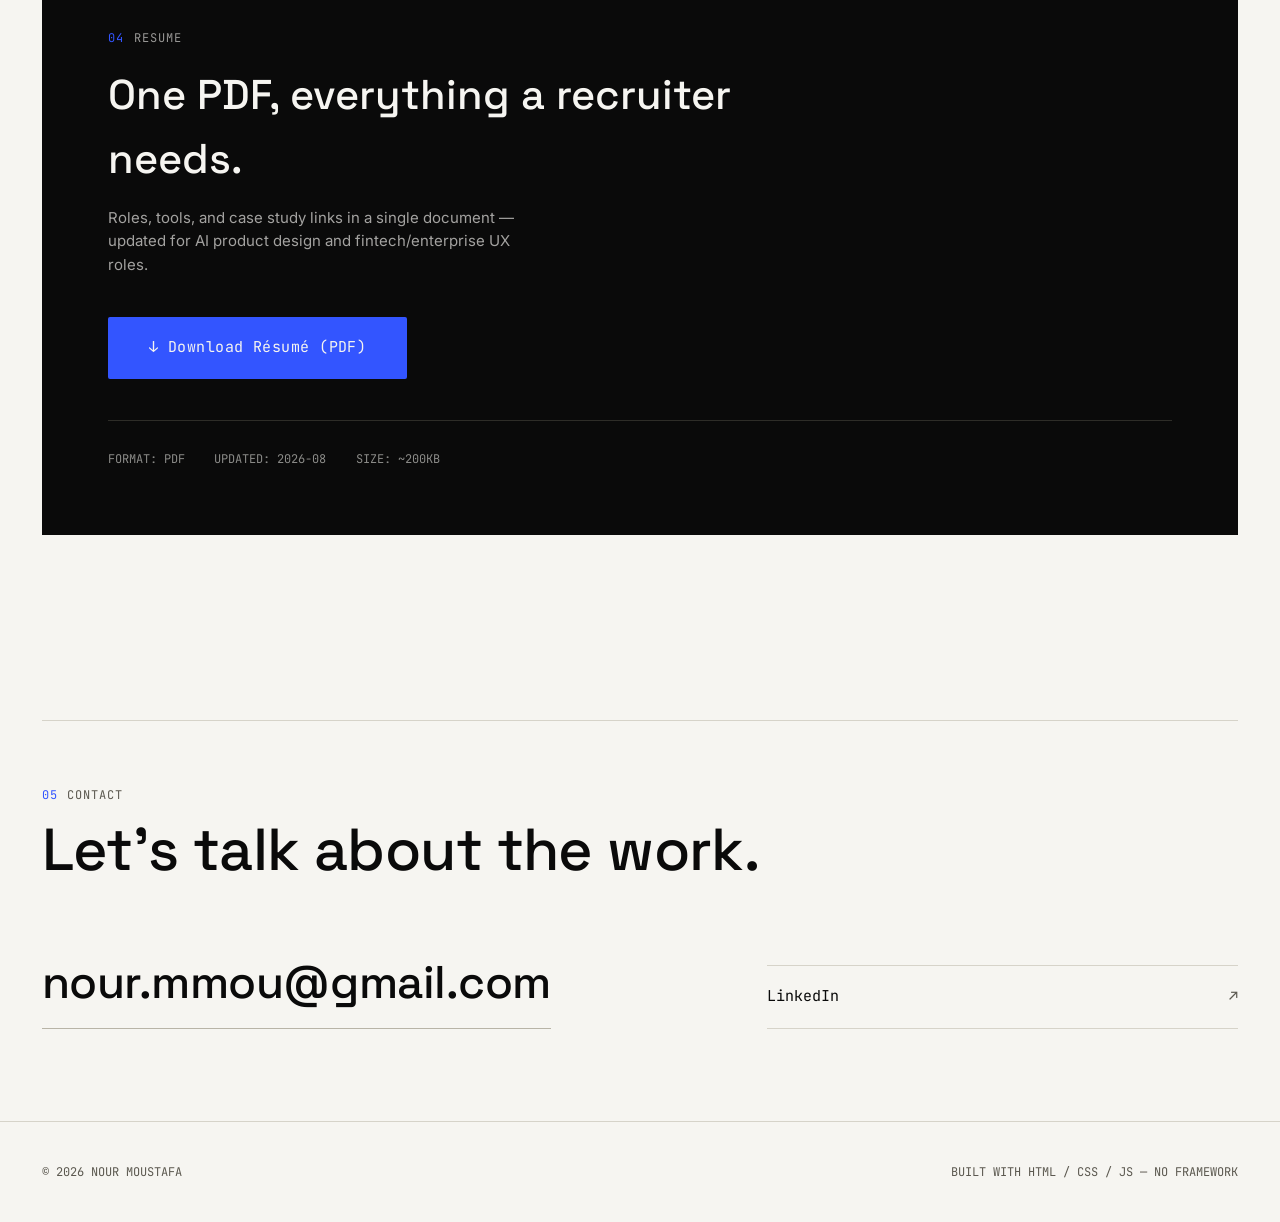
==== commit 21c9b140: "Add sort/filter control to case studies section Adds a row of toggle buttons above the case study li" ====
--- a/index.html
+++ b/index.html
@@ -169,9 +169,21 @@
       </div>
 
       <div class="container grid-12">
+        <!-- Sort control: reorders .case-card elements below by data-categories,
+             it does not hide/filter them. "All" restores original DOM order.
+             When adding a new case study, give its <article> a matching
+             data-categories value (space-separated slugs) so it participates. -->
+        <div class="case-filter reveal" role="group" aria-label="Sort case studies">
+          <button type="button" class="filter-btn" data-filter="all" aria-pressed="true">All</button>
+          <button type="button" class="filter-btn" data-filter="product-strategy" aria-pressed="false">Product Strategy</button>
+          <button type="button" class="filter-btn" data-filter="branding" aria-pressed="false">Branding</button>
+          <button type="button" class="filter-btn" data-filter="prototyping" aria-pressed="false">Prototyping</button>
+          <button type="button" class="filter-btn" data-filter="pitch-design" aria-pressed="false">Pitch Design</button>
+        </div>
+
         <div class="case-list">
           <!-- Flagship case study — Plannix -->
-          <article class="case-card is-flagship reveal">
+          <article class="case-card is-flagship reveal" data-categories="product-strategy branding prototyping pitch-design">
             <div class="case-media">
               <!-- EDIT: replace with real Plannix screenshot/cover image -->
               <span class="mono">PLANNIX COVER — 16:9 placeholder</span>
@@ -213,7 +225,7 @@
             </div>
           </article>
 
-         <article class="case-card is-flagship reveal">
+         <article class="case-card is-flagship reveal" data-categories="product-strategy branding prototyping pitch-design">
             <div class="case-media">
               <!-- EDIT: replace with real Plannix screenshot/cover image -->
               <span class="mono">PLANNIX COVER — 16:9 placeholder</span>
--- a/styles.css
+++ b/styles.css
@@ -550,12 +550,41 @@
 /* ==========================================================================
    CASE STUDIES
    ========================================================================== */
+.case-filter {
+  grid-column: 1 / -1;
+  display: flex;
+  flex-wrap: wrap;
+  gap: var(--space-2);
+  margin-bottom: var(--space-6);
+}
+
+.filter-btn {
+  font-family: var(--font-mono);
+  font-size: var(--text-xs);
+  letter-spacing: 0.04em;
+  background: transparent;
+  padding: var(--space-2) var(--space-3);
+  border: var(--hairline) solid var(--c-line-strong);
+  border-radius: var(--radius);
+  color: var(--c-ink-soft);
+  transition: background var(--dur-fast) var(--ease), color var(--dur-fast) var(--ease), border-color var(--dur-fast) var(--ease);
+}
+.filter-btn:hover { border-color: var(--c-ink); color: var(--c-ink); }
+.filter-btn[aria-pressed="true"] {
+  background: var(--c-ink);
+  color: var(--c-paper);
+  border-color: var(--c-ink);
+}
+
 .case-list {
   grid-column: 1 / -1;
   display: flex;
   flex-direction: column;
   gap: var(--space-6);
 }
+
+/* FLIP-animated reorder target; transition is applied/cleared in JS per move */
+.case-card { will-change: transform; }
 
 .case-card {
   grid-column: 1 / -1;
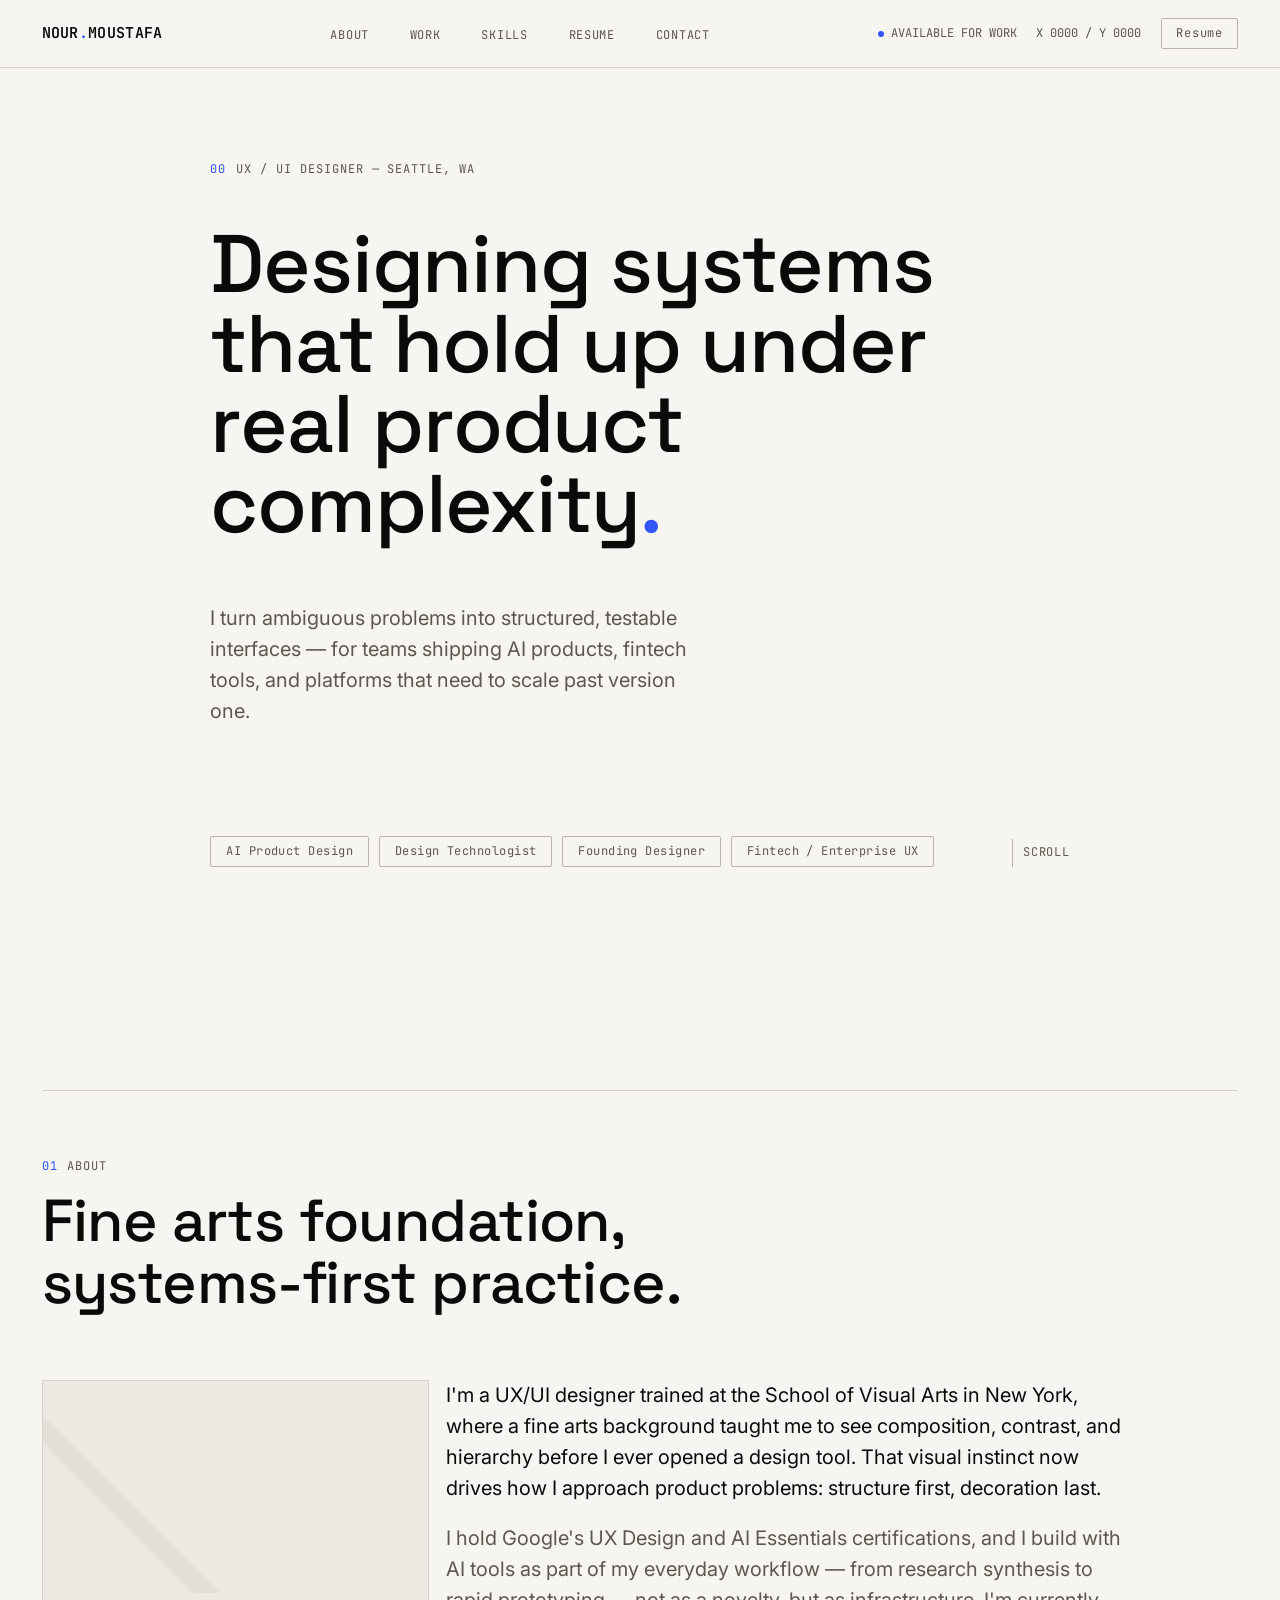
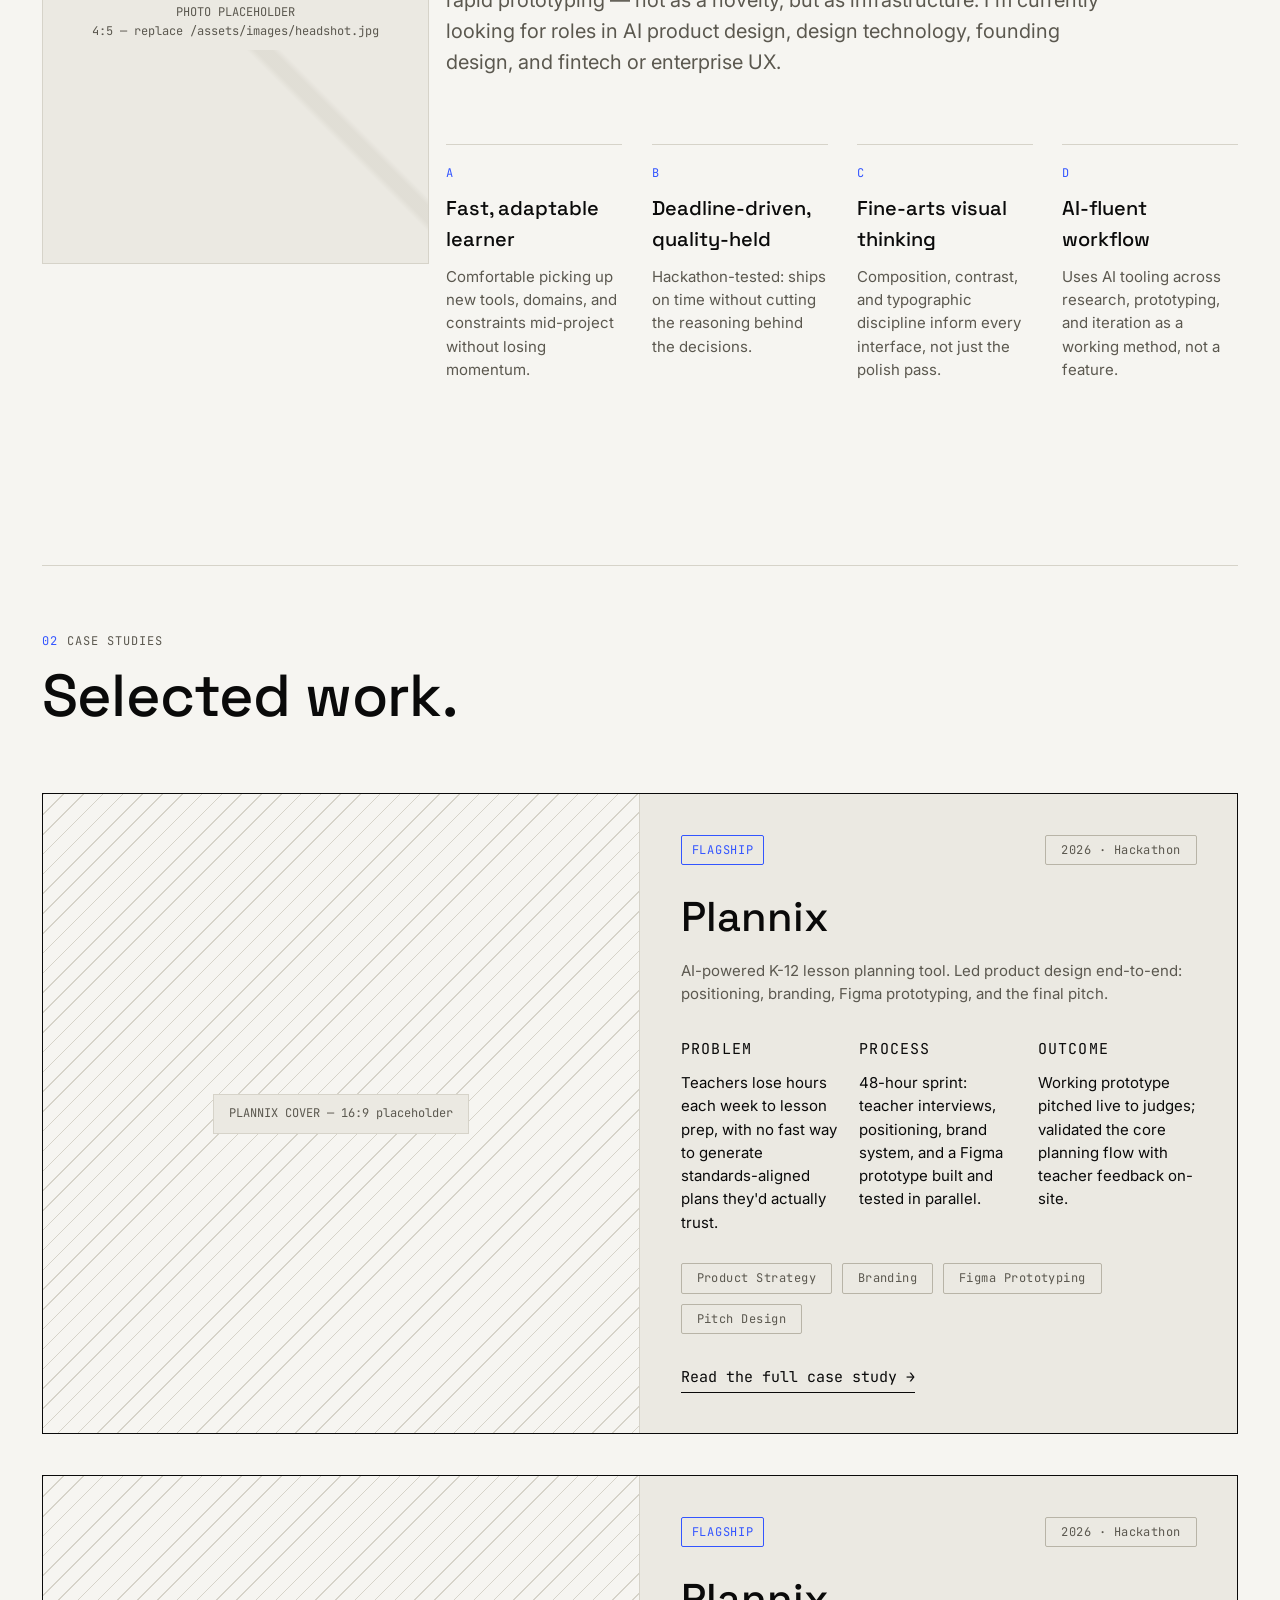
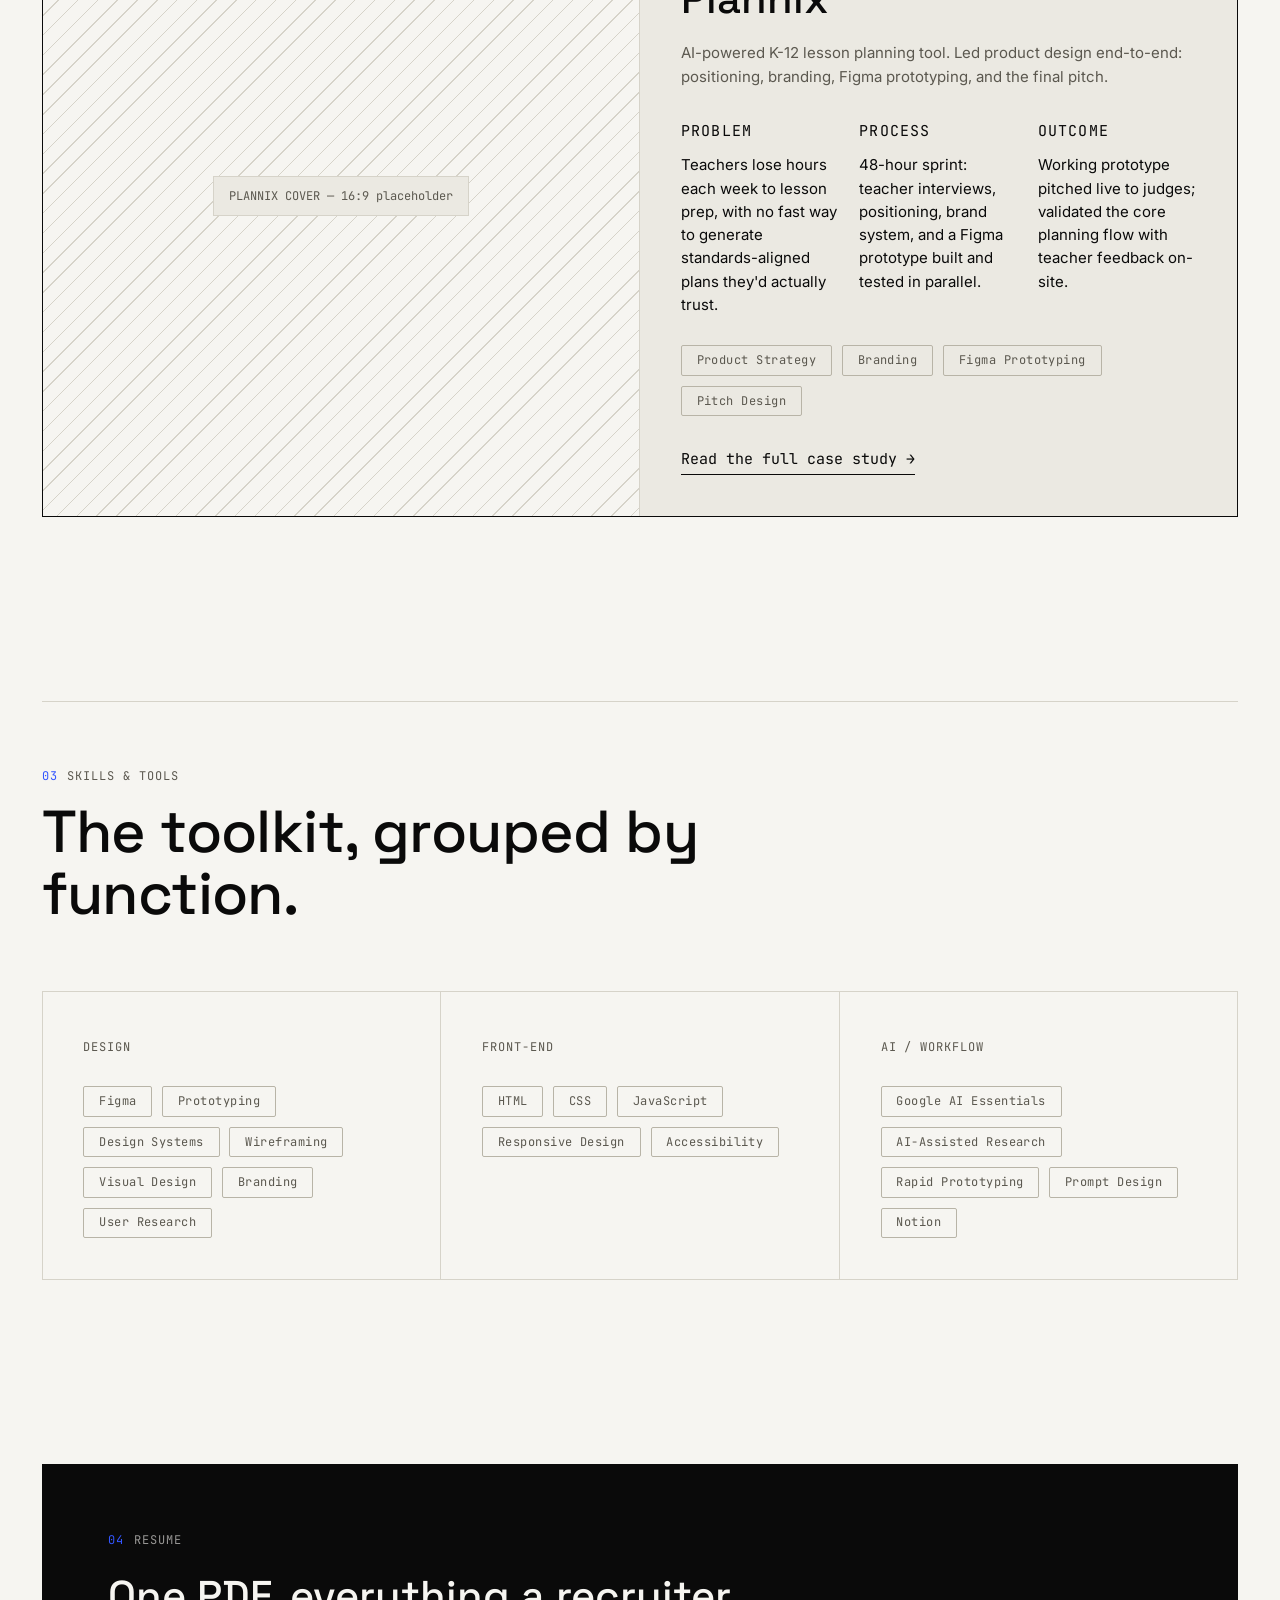
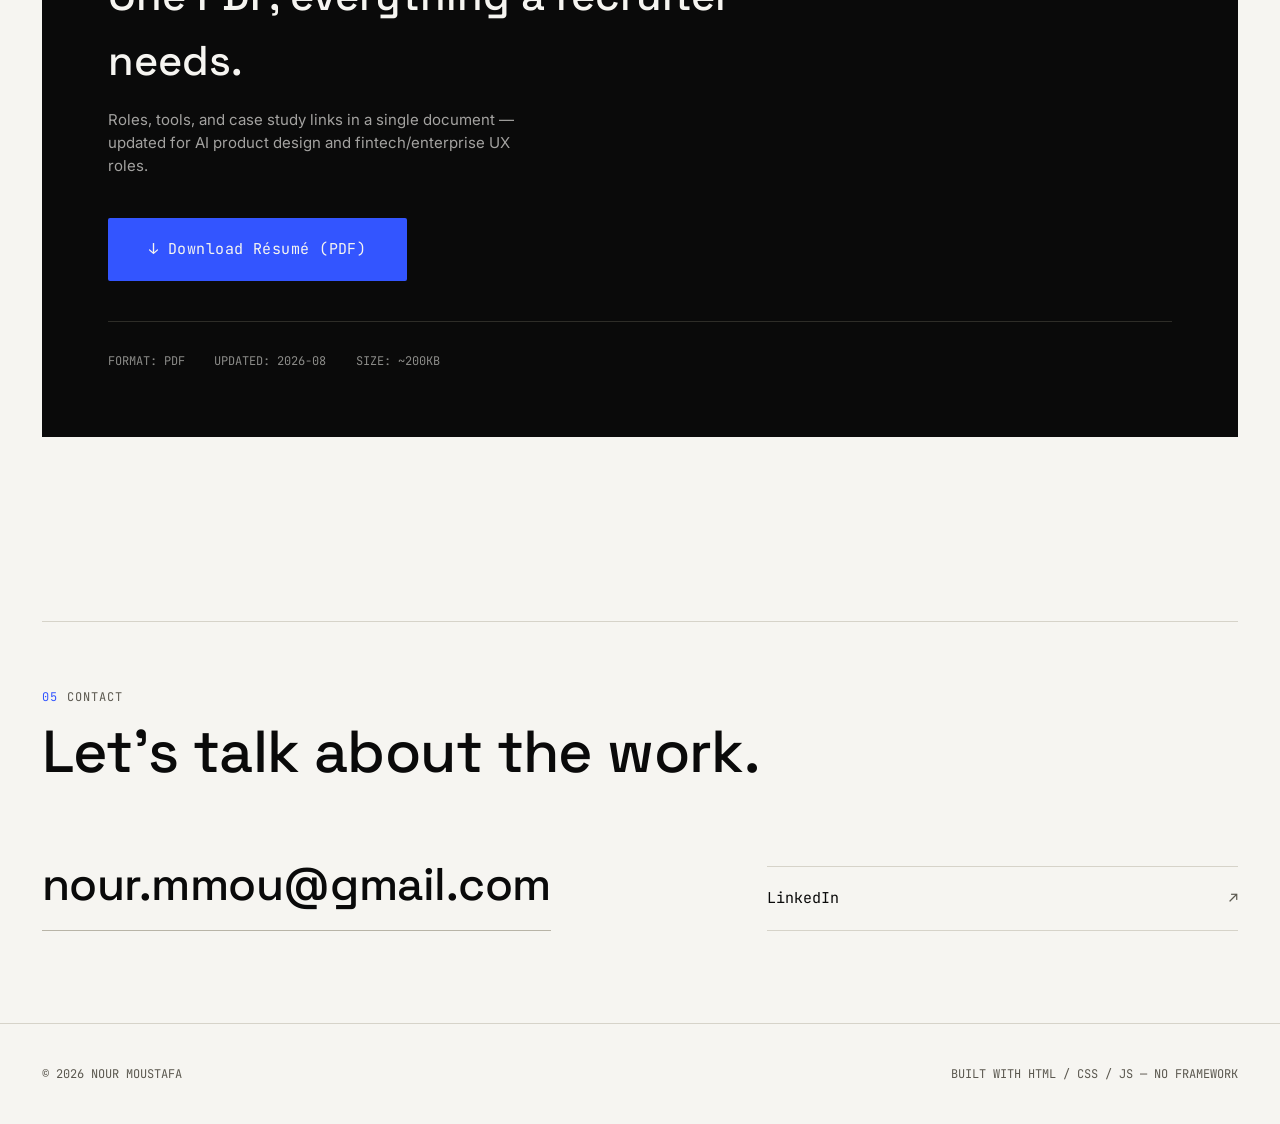
==== commit 5767af75: "Revert "Add sort/filter control to case studies section" This reverts commit 21c9b1405ee4deb246b27d9" ====
--- a/index.html
+++ b/index.html
@@ -169,21 +169,9 @@
       </div>
 
       <div class="container grid-12">
-        <!-- Sort control: reorders .case-card elements below by data-categories,
-             it does not hide/filter them. "All" restores original DOM order.
-             When adding a new case study, give its <article> a matching
-             data-categories value (space-separated slugs) so it participates. -->
-        <div class="case-filter reveal" role="group" aria-label="Sort case studies">
-          <button type="button" class="filter-btn" data-filter="all" aria-pressed="true">All</button>
-          <button type="button" class="filter-btn" data-filter="product-strategy" aria-pressed="false">Product Strategy</button>
-          <button type="button" class="filter-btn" data-filter="branding" aria-pressed="false">Branding</button>
-          <button type="button" class="filter-btn" data-filter="prototyping" aria-pressed="false">Prototyping</button>
-          <button type="button" class="filter-btn" data-filter="pitch-design" aria-pressed="false">Pitch Design</button>
-        </div>
-
         <div class="case-list">
           <!-- Flagship case study — Plannix -->
-          <article class="case-card is-flagship reveal" data-categories="product-strategy branding prototyping pitch-design">
+          <article class="case-card is-flagship reveal">
             <div class="case-media">
               <!-- EDIT: replace with real Plannix screenshot/cover image -->
               <span class="mono">PLANNIX COVER — 16:9 placeholder</span>
@@ -225,7 +213,7 @@
             </div>
           </article>
 
-         <article class="case-card is-flagship reveal" data-categories="product-strategy branding prototyping pitch-design">
+         <article class="case-card is-flagship reveal">
             <div class="case-media">
               <!-- EDIT: replace with real Plannix screenshot/cover image -->
               <span class="mono">PLANNIX COVER — 16:9 placeholder</span>
--- a/styles.css
+++ b/styles.css
@@ -550,41 +550,12 @@
 /* ==========================================================================
    CASE STUDIES
    ========================================================================== */
-.case-filter {
-  grid-column: 1 / -1;
-  display: flex;
-  flex-wrap: wrap;
-  gap: var(--space-2);
-  margin-bottom: var(--space-6);
-}
-
-.filter-btn {
-  font-family: var(--font-mono);
-  font-size: var(--text-xs);
-  letter-spacing: 0.04em;
-  background: transparent;
-  padding: var(--space-2) var(--space-3);
-  border: var(--hairline) solid var(--c-line-strong);
-  border-radius: var(--radius);
-  color: var(--c-ink-soft);
-  transition: background var(--dur-fast) var(--ease), color var(--dur-fast) var(--ease), border-color var(--dur-fast) var(--ease);
-}
-.filter-btn:hover { border-color: var(--c-ink); color: var(--c-ink); }
-.filter-btn[aria-pressed="true"] {
-  background: var(--c-ink);
-  color: var(--c-paper);
-  border-color: var(--c-ink);
-}
-
 .case-list {
   grid-column: 1 / -1;
   display: flex;
   flex-direction: column;
   gap: var(--space-6);
 }
-
-/* FLIP-animated reorder target; transition is applied/cleared in JS per move */
-.case-card { will-change: transform; }
 
 .case-card {
   grid-column: 1 / -1;
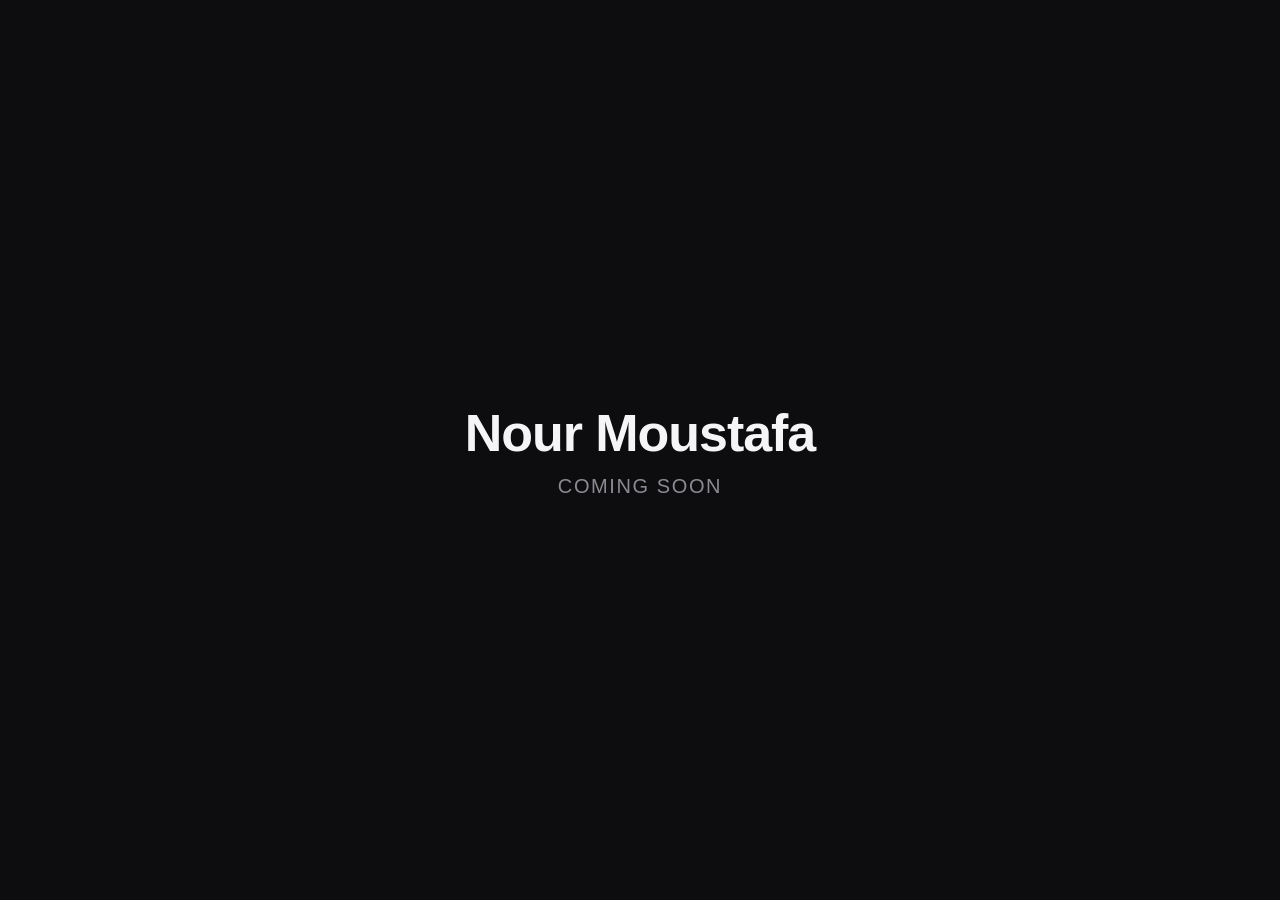
==== commit cc976324: "Temporary: Coming Soon placeholder page Swap root index.html for a minimal self-contained Coming Soo" ====
--- a/index.html
+++ b/index.html
@@ -1,380 +1,49 @@
 <!DOCTYPE html>
 <html lang="en">
 <head>
-  <meta charset="UTF-8" />
-  <meta name="viewport" content="width=device-width, initial-scale=1.0" />
-  <title>Nour Moustafa — UX/UI Designer</title>
-  <meta name="description" content="UX/UI Designer with a fine arts background, building systematic, AI-fluent product experiences for enterprise, fintech, and AI-driven products." />
-
-  <!-- ============================================================
-       FONTS
-       Space Grotesk (display), Inter (body), JetBrains Mono (labels/data).
-       Swap for self-hosted files if you want a zero-network-request build.
-       ============================================================ -->
-  <link rel="preconnect" href="https://fonts.googleapis.com" />
-  <link rel="preconnect" href="https://fonts.gstatic.com" crossorigin />
-  <link href="https://fonts.googleapis.com/css2?family=Space+Grotesk:wght@500;600&family=Inter:wght@400;500;600&family=JetBrains+Mono:wght@400;500;600&display=swap" rel="stylesheet" />
-
-  <link rel="stylesheet" href="styles.css" />
+  <meta charset="UTF-8">
+  <meta name="viewport" content="width=device-width, initial-scale=1.0">
+  <title>Nour Moustafa</title>
+  <style>
+    :root {
+      --bg: #0d0d0f;
+      --fg: #f5f5f7;
+      --muted: #8a8a92;
+    }
+    * { margin: 0; padding: 0; box-sizing: border-box; }
+    html, body { height: 100%; }
+    body {
+      background: var(--bg);
+      color: var(--fg);
+      font-family: -apple-system, BlinkMacSystemFont, "Segoe UI", Roboto, Helvetica, Arial, sans-serif;
+      display: flex;
+      align-items: center;
+      justify-content: center;
+      min-height: 100vh;
+      text-align: center;
+      padding: 1.5rem;
+      -webkit-font-smoothing: antialiased;
+    }
+    main { max-width: 32rem; }
+    h1 {
+      font-size: clamp(2rem, 6vw, 3.25rem);
+      font-weight: 600;
+      letter-spacing: -0.02em;
+    }
+    p {
+      margin-top: 0.75rem;
+      font-size: clamp(1rem, 3vw, 1.25rem);
+      font-weight: 400;
+      color: var(--muted);
+      letter-spacing: 0.08em;
+      text-transform: uppercase;
+    }
+  </style>
 </head>
 <body>
-  <a href="#main" class="skip-link">Skip to content</a>
-
-  <header class="site-header">
-    <div class="container">
-      <a href="#top" class="logo">NOUR<span class="dot">.</span>MOUSTAFA</a>
-
-      <nav class="nav-desktop" aria-label="Primary">
-        <ul>
-          <li><a href="#about">About</a></li>
-          <li><a href="#work">Work</a></li>
-          <li><a href="#skills">Skills</a></li>
-          <li><a href="#resume">Resume</a></li>
-          <li><a href="#contact">Contact</a></li>
-        </ul>
-      </nav>
-
-      <div class="header-meta">
-        <span><span class="status-dot" aria-hidden="true"></span> AVAILABLE FOR WORK</span>
-        <span id="coordReadout" aria-hidden="true">X 0000 / Y 0000</span>
-        <a href="assets/resume/nour-moustafa-resume.pdf" class="header-btn" download>
-          Resume
-        </a>
-      </div>
-
-      <button type="button" class="nav-toggle" id="navToggle" aria-expanded="false" aria-controls="navMobile" aria-label="Open menu">
-        <span></span><span></span><span></span>
-      </button>
-    </div>
-
-  </header>
-
-  <!-- Deliberately a sibling of <header>, not nested inside it: the header's
-       backdrop-filter creates a containing block for position:fixed descendants,
-       which would shrink this panel to the header's own box instead of the viewport. -->
-  <nav class="nav-mobile" id="navMobile" aria-label="Mobile">
-    <div class="container">
-      <ul>
-        <li><a href="#about"><span class="mono">01</span> About</a></li>
-        <li><a href="#work"><span class="mono">02</span> Work</a></li>
-        <li><a href="#skills"><span class="mono">03</span> Skills</a></li>
-        <li><a href="#resume"><span class="mono">04</span> Resume</a></li>
-        <li><a href="#contact"><span class="mono">05</span> Contact</a></li>
-      </ul>
-    </div>
-  </nav>
-
-  <main id="main">
-    <!-- ============================================================
-         HERO
-         ============================================================ -->
-    <section class="hero" id="top">
-      <div class="container grid-12">
-        <div class="hero-inner grid-12">
-          <p class="eyebrow hero-eyebrow"><span class="idx">00</span> UX / UI DESIGNER — SEATTLE, WA</p>
-
-          <h1 class="hero-title">
-            Designing systems that hold up under real product complexity<span class="accent">.</span>
-          </h1>
-
-          <p class="hero-sub">
-            <!-- EDIT: one-line value proposition — keep it concrete, not a slogan -->
-            I turn ambiguous problems into structured, testable interfaces — for teams shipping AI products, fintech tools, and platforms that need to scale past version one.
-          </p>
-
-          <div class="hero-foot grid-12">
-            <div class="hero-tags">
-              <span class="tag">AI Product Design</span>
-              <span class="tag">Design Technologist</span>
-              <span class="tag">Founding Designer</span>
-              <span class="tag">Fintech / Enterprise UX</span>
-            </div>
-
-            <a href="#about" class="scroll-cue">
-              <span class="line" aria-hidden="true"></span>
-              Scroll
-            </a>
-          </div>
-        </div>
-      </div>
-    </section>
-
-    <!-- ============================================================
-         ABOUT
-         ============================================================ -->
-    <section class="section-pad" id="about">
-      <div class="container">
-        <hr class="section-rule" />
-      </div>
-      <div class="container grid-12" style="margin-top: var(--space-7);">
-        <div class="section-head reveal">
-          <p class="eyebrow"><span class="idx">01</span> ABOUT</p>
-          <h2 class="section-title">Fine arts foundation, systems-first practice.</h2>
-        </div>
-      </div>
-
-      <div class="container grid-12">
-        <!-- EDIT: replace with a real headshot. Keep the 4:5 ratio for layout. -->
-        <figure class="about-photo reveal">
-          <span>PHOTO PLACEHOLDER<br />4:5 — replace /assets/images/headshot.jpg</span>
-        </figure>
-
-        <div class="about-body reveal">
-          <p class="about-bio">
-            <!-- EDIT: real bio, ~2 short paragraphs -->
-            I'm a UX/UI designer trained at the School of Visual Arts in New York, where a fine arts background taught me to see composition, contrast, and hierarchy before I ever opened a design tool. That visual instinct now drives how I approach product problems: structure first, decoration last.
-          </p>
-          <p class="about-bio">
-            I hold Google's UX Design and AI Essentials certifications, and I build with AI tools as part of my everyday workflow — from research synthesis to rapid prototyping — not as a novelty, but as infrastructure. I'm currently looking for roles in AI product design, design technology, founding design, and fintech or enterprise UX.
-          </p>
-
-          <div class="strengths">
-            <div class="strength">
-              <span class="idx mono">A</span>
-              <h3>Fast, adaptable learner</h3>
-              <p>Comfortable picking up new tools, domains, and constraints mid-project without losing momentum.</p>
-            </div>
-            <div class="strength">
-              <span class="idx mono">B</span>
-              <h3>Deadline-driven, quality-held</h3>
-              <p>Hackathon-tested: ships on time without cutting the reasoning behind the decisions.</p>
-            </div>
-            <div class="strength">
-              <span class="idx mono">C</span>
-              <h3>Fine-arts visual thinking</h3>
-              <p>Composition, contrast, and typographic discipline inform every interface, not just the polish pass.</p>
-            </div>
-            <div class="strength">
-              <span class="idx mono">D</span>
-              <h3>AI-fluent workflow</h3>
-              <p>Uses AI tooling across research, prototyping, and iteration as a working method, not a feature.</p>
-            </div>
-          </div>
-        </div>
-      </div>
-    </section>
-
-    <!-- ============================================================
-         CASE STUDIES
-         ============================================================ -->
-    <section class="section-pad" id="work">
-      <div class="container">
-        <hr class="section-rule" />
-      </div>
-      <div class="container grid-12" style="margin-top: var(--space-7);">
-        <div class="section-head reveal">
-          <p class="eyebrow"><span class="idx">02</span> CASE STUDIES</p>
-          <h2 class="section-title">Selected work.</h2>
-        </div>
-      </div>
-
-      <div class="container grid-12">
-        <div class="case-list">
-          <!-- Flagship case study — Plannix -->
-          <article class="case-card is-flagship reveal">
-            <div class="case-media">
-              <!-- EDIT: replace with real Plannix screenshot/cover image -->
-              <span class="mono">PLANNIX COVER — 16:9 placeholder</span>
-            </div>
-            <div class="case-body">
-              <div class="case-top">
-                <span class="case-flag">FLAGSHIP</span>
-                <span class="tag mono">2026 · Hackathon</span>
-              </div>
-              <h3 class="case-title">Plannix</h3>
-              <p class="case-role">AI-powered K-12 lesson planning tool. Led product design end-to-end: positioning, branding, Figma prototyping, and the final pitch.</p>
-
-              <div class="case-ppo">
-                <div class="ppo-item">
-                  <p class="eyebrow">Problem</p>
-                  <!-- EDIT: real problem statement -->
-                  <p>Teachers lose hours each week to lesson prep, with no fast way to generate standards-aligned plans they'd actually trust.</p>
-                </div>
-                <div class="ppo-item">
-                  <p class="eyebrow">Process</p>
-                  <!-- EDIT: real process summary -->
-                  <p>48-hour sprint: teacher interviews, positioning, brand system, and a Figma prototype built and tested in parallel.</p>
-                </div>
-                <div class="ppo-item">
-                  <p class="eyebrow">Outcome</p>
-                  <!-- EDIT: real outcome / result -->
-                  <p>Working prototype pitched live to judges; validated the core planning flow with teacher feedback on-site.</p>
-                </div>
-              </div>
-
-              <div class="case-tags">
-                <span class="tag">Product Strategy</span>
-                <span class="tag">Branding</span>
-                <span class="tag">Figma Prototyping</span>
-                <span class="tag">Pitch Design</span>
-              </div>
-
-              <a href="case-studies/plannix.html" class="case-link">Read the full case study →</a>
-            </div>
-          </article>
-
-         <article class="case-card is-flagship reveal">
-            <div class="case-media">
-              <!-- EDIT: replace with real Plannix screenshot/cover image -->
-              <span class="mono">PLANNIX COVER — 16:9 placeholder</span>
-            </div>
-            <div class="case-body">
-              <div class="case-top">
-                <span class="case-flag">FLAGSHIP</span>
-                <span class="tag mono">2026 · Hackathon</span>
-              </div>
-              <h3 class="case-title">Plannix</h3>
-              <p class="case-role">AI-powered K-12 lesson planning tool. Led product design end-to-end: positioning, branding, Figma prototyping, and the final pitch.</p>
-
-              <div class="case-ppo">
-                <div class="ppo-item">
-                  <p class="eyebrow">Problem</p>
-                  <!-- EDIT: real problem statement -->
-                  <p>Teachers lose hours each week to lesson prep, with no fast way to generate standards-aligned plans they'd actually trust.</p>
-                </div>
-                <div class="ppo-item">
-                  <p class="eyebrow">Process</p>
-                  <!-- EDIT: real process summary -->
-                  <p>48-hour sprint: teacher interviews, positioning, brand system, and a Figma prototype built and tested in parallel.</p>
-                </div>
-                <div class="ppo-item">
-                  <p class="eyebrow">Outcome</p>
-                  <!-- EDIT: real outcome / result -->
-                  <p>Working prototype pitched live to judges; validated the core planning flow with teacher feedback on-site.</p>
-                </div>
-              </div>
-
-              <div class="case-tags">
-                <span class="tag">Product Strategy</span>
-                <span class="tag">Branding</span>
-                <span class="tag">Figma Prototyping</span>
-                <span class="tag">Pitch Design</span>
-              </div>
-
-              <a href="case-studies/plannix.html" class="case-link">Read the full case study →</a>
-            </div>
-          </article>
-        </div>
-      </div>
-    </section>
-
-    <!-- ============================================================
-         SKILLS
-         ============================================================ -->
-    <section class="section-pad" id="skills">
-      <div class="container">
-        <hr class="section-rule" />
-      </div>
-      <div class="container grid-12" style="margin-top: var(--space-7);">
-        <div class="section-head reveal">
-          <p class="eyebrow"><span class="idx">03</span> SKILLS &amp; TOOLS</p>
-          <h2 class="section-title">The toolkit, grouped by function.</h2>
-        </div>
-      </div>
-
-      <div class="container grid-12">
-        <div class="skills-grid reveal">
-          <div class="skill-group">
-            <p class="eyebrow">Design</p>
-            <ul class="skill-tags">
-              <li class="tag">Figma</li>
-              <li class="tag">Prototyping</li>
-              <li class="tag">Design Systems</li>
-              <li class="tag">Wireframing</li>
-              <li class="tag">Visual Design</li>
-              <li class="tag">Branding</li>
-              <li class="tag">User Research</li>
-            </ul>
-          </div>
-          <div class="skill-group">
-            <p class="eyebrow">Front-End</p>
-            <ul class="skill-tags">
-              <li class="tag">HTML</li>
-              <li class="tag">CSS</li>
-              <li class="tag">JavaScript</li>
-              <li class="tag">Responsive Design</li>
-              <li class="tag">Accessibility</li>
-            </ul>
-          </div>
-          <div class="skill-group">
-            <p class="eyebrow">AI / Workflow</p>
-            <ul class="skill-tags">
-              <li class="tag">Google AI Essentials</li>
-              <li class="tag">AI-Assisted Research</li>
-              <li class="tag">Rapid Prototyping</li>
-              <li class="tag">Prompt Design</li>
-              <li class="tag">Notion</li>
-            </ul>
-          </div>
-        </div>
-      </div>
-    </section>
-
-    <!-- ============================================================
-         RESUME
-         ============================================================ -->
-    <section class="section-pad" id="resume">
-      <div class="container grid-12">
-        <div class="resume-panel reveal">
-          <div class="resume-top">
-            <p class="eyebrow"><span class="idx">04</span> RESUME</p>
-            <h2 class="resume-title">One PDF, everything a recruiter needs.</h2>
-            <p class="resume-sub">Roles, tools, and case study links in a single document — updated for AI product design and fintech/enterprise UX roles.</p>
-          </div>
-
-          <!-- EDIT: replace href with the real resume file path -->
-          <a href="assets/resume/nour-moustafa-resume.pdf" class="btn btn-primary" download>
-            ↓ Download Résumé (PDF)
-          </a>
-
-          <div class="resume-meta">
-            <span>FORMAT: PDF</span>
-            <span>UPDATED: 2026-08</span>
-            <span>SIZE: ~200KB</span>
-          </div>
-        </div>
-      </div>
-    </section>
-
-    <!-- ============================================================
-         CONTACT
-         ============================================================ -->
-    <section class="section-pad" id="contact">
-      <div class="container">
-        <hr class="section-rule" />
-      </div>
-      <div class="container grid-12" style="margin-top: var(--space-7);">
-        <div class="section-head reveal">
-          <p class="eyebrow"><span class="idx">05</span> CONTACT</p>
-          <h2 class="section-title">Let's talk about the work.</h2>
-        </div>
-      </div>
-
-      <div class="container grid-12">
-        <div class="contact-grid reveal">
-          <div>
-            <a href="mailto:nour.mmou@gmail.com" class="contact-email">nour.mmou@gmail.com</a>
-          </div>
-
-          <nav class="contact-social" aria-label="Social links">
-            <a href="https://www.linkedin.com/in/nour-m-275732337/" target="_blank" rel="noopener noreferrer">
-              LinkedIn <span class="arrow">↗</span>
-            </a>
-          </nav>
-        </div>
-      </div>
-    </section>
+  <main>
+    <h1>Nour Moustafa</h1>
+    <p>Coming Soon</p>
   </main>
-
-  <footer class="site-footer">
-    <div class="container grid-12">
-      <div class="footer-row">
-        <span>© <span id="year">2026</span> NOUR MOUSTAFA</span>
-        <span>BUILT WITH HTML / CSS / JS — NO FRAMEWORK</span>
-      </div>
-    </div>
-  </footer>
-
-  <script src="script.js"></script>
 </body>
 </html>
